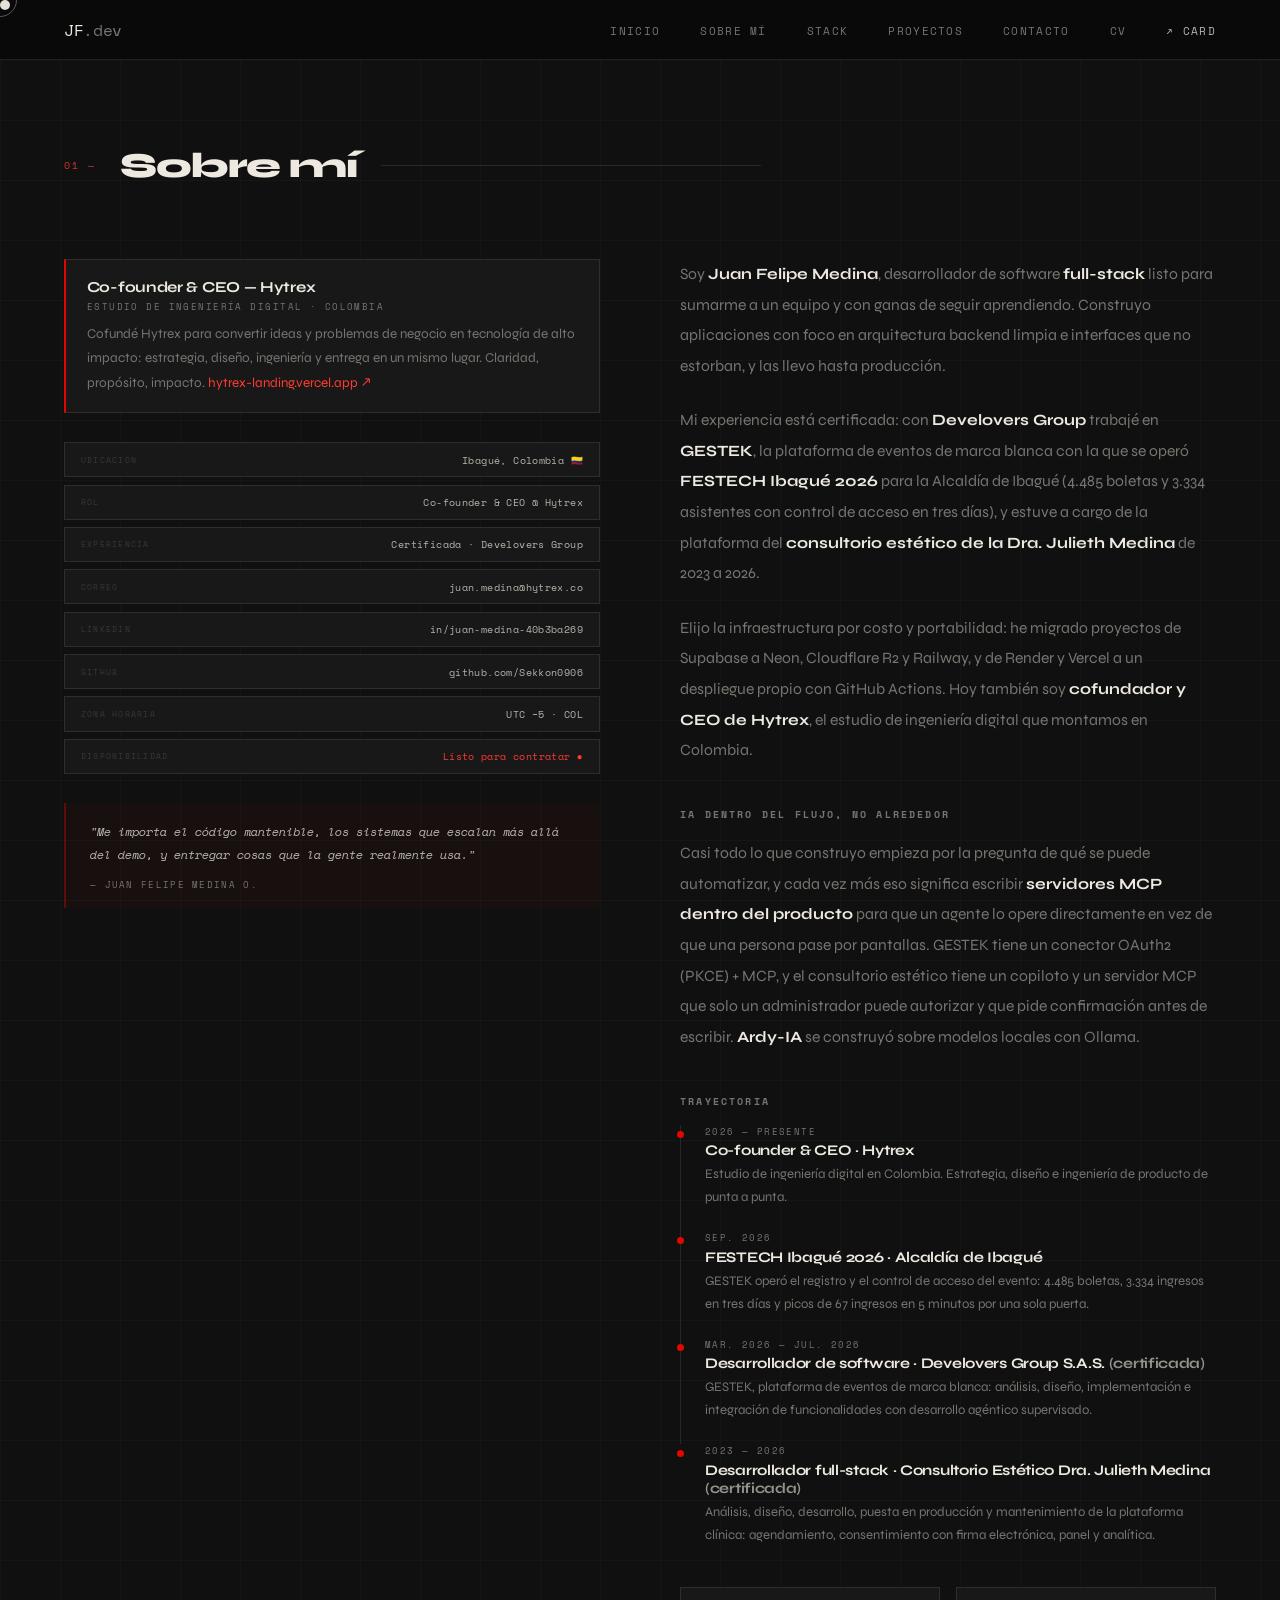
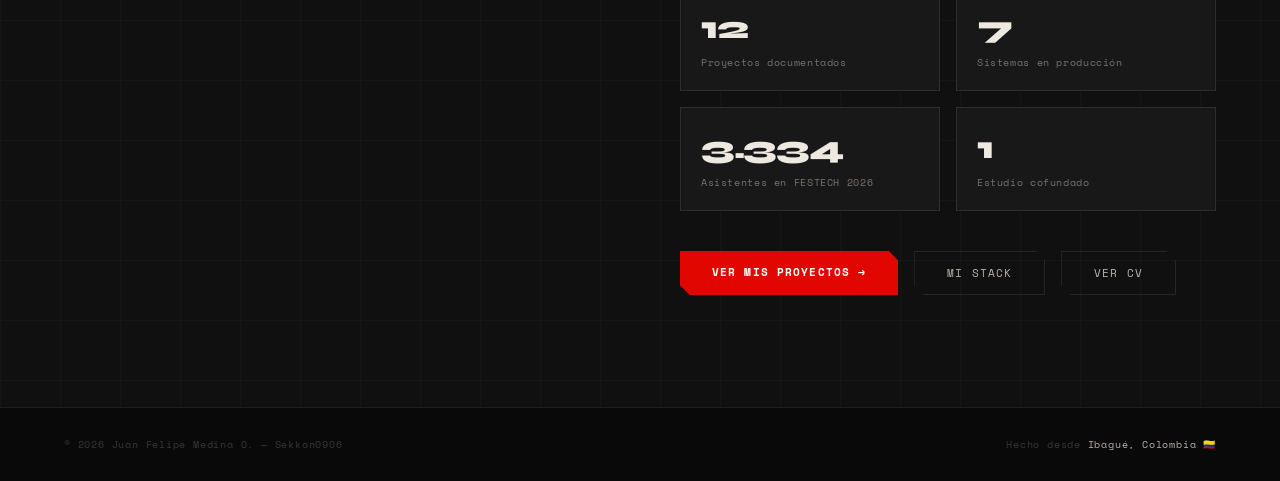
==== about.html @ 26413877 "Actualiza el portafolio: experiencia certificada, FESTECH y arquitectura actual - Quita las mencione" ====
<!DOCTYPE html>
<html lang="es">
<head>
  <meta charset="UTF-8" />
  <meta name="viewport" content="width=device-width, initial-scale=1.0" />
  <link rel="icon" href="data:image/svg+xml,%3Csvg xmlns='http://www.w3.org/2000/svg' viewBox='0 0 32 32'%3E%3Crect width='32' height='32' fill='%23090909'/%3E%3Cpath d='M6 7h5v13a5 5 0 0 1-5 5v-4a1 1 0 0 0 1-1z' fill='%23ede9e0'/%3E%3Crect x='14' y='7' width='12' height='4' fill='%23E10600'/%3E%3Crect x='14' y='14' width='9' height='4' fill='%23E10600'/%3E%3C/svg%3E" />
  <title>Sobre mí — Juan Felipe Medina</title>
  <meta name="description" content="Sobre Juan Felipe Medina: cofundador y CEO de Hytrex y desarrollador full-stack en Ibagué, Colombia, con experiencia certificada en plataformas en producción." />
  <meta name="author" content="Juan Felipe Medina Orjuela" />
  <meta property="og:type" content="website" />
  <meta property="og:title" content="Juan Felipe Medina — Full-Stack Developer &amp; Co-founder de Hytrex" />
  <meta property="og:description" content="Sobre Juan Felipe Medina: cofundador y CEO de Hytrex y desarrollador full-stack en Ibagué, Colombia, con experiencia certificada en plataformas en producción." />
  <meta property="og:url" content="https://portafoliojmo.vercel.app/about.html" />
  <meta property="og:image" content="https://portafoliojmo.vercel.app/assets/fotoCV.jpg" />
  <meta name="twitter:card" content="summary_large_image" />
  <link rel="canonical" href="https://portafoliojmo.vercel.app/about.html" />
  <link rel="stylesheet" href="css/styles.css" />
</head>
<body>
  <div class="cursor" id="cursor"></div>
  <div class="cursor-ring" id="cursorRing"></div>
  <canvas id="canvas"></canvas>

    <nav>
    <div class="logo">JF<span>.dev</span></div>
    <button class="hamburger" id="hamburger" aria-label="Abrir menú">
      <span></span><span></span><span></span>
    </button>
    <ul class="nav-links" id="navLinks">
      <li><a href="home.html">Inicio</a></li>
      <li><a href="about.html">Sobre mí</a></li>
      <li><a href="skills.html">Stack</a></li>
      <li><a href="projects.html">Proyectos</a></li>
      <li><a href="contact.html">Contacto</a></li>
      <li><a href="cv-juan-felipe-medina.html">CV</a></li>
      <li><a href="index.html" style="color:var(--white2);">↗ Card</a></li>
    </ul>
  </nav>

  <section id="about" style="padding-top:9rem;">
    <div class="grid-bg"></div>
    <div class="section-header reveal">
      <span class="section-num">01 —</span>
      <h2 class="section-title">Sobre mí</h2>
      <div class="section-line"></div>
    </div>
    <div class="about-grid">

      <!-- Panel izquierdo: info personal -->
      <div class="about-info-panel reveal">

        <div class="role-block">
          <div class="role-title">Co-founder &amp; CEO — Hytrex</div>
          <div class="role-meta">Estudio de ingeniería digital · Colombia</div>
          <p>
            Cofundé Hytrex para convertir ideas y problemas de negocio en tecnología de alto
            impacto: estrategia, diseño, ingeniería y entrega en un mismo lugar. Claridad,
            propósito, impacto.
            <a href="https://hytrex-landing.vercel.app/" target="_blank" rel="noopener" style="color:var(--accent-soft);text-decoration:none;">hytrex-landing.vercel.app ↗</a>
          </p>
        </div>

        <div class="info-chips">
          <div class="info-chip">
            <span class="chip-label">Ubicación</span>
            <span class="chip-val">Ibagué, Colombia 🇨🇴</span>
          </div>
          <div class="info-chip">
            <span class="chip-label">Rol</span>
            <span class="chip-val">Co-founder &amp; CEO @ Hytrex</span>
          </div>
          <div class="info-chip">
            <span class="chip-label">Experiencia</span>
            <span class="chip-val">Certificada · Develovers Group</span>
          </div>
          <div class="info-chip">
            <span class="chip-label">Correo</span>
            <span class="chip-val">juan.medina@hytrex.co</span>
          </div>
          <div class="info-chip">
            <span class="chip-label">LinkedIn</span>
            <span class="chip-val">in/juan-medina-40b3ba269</span>
          </div>
          <div class="info-chip">
            <span class="chip-label">GitHub</span>
            <span class="chip-val">github.com/Sekkon0906</span>
          </div>
          <div class="info-chip">
            <span class="chip-label">Zona horaria</span>
            <span class="chip-val">UTC −5 · COL</span>
          </div>
          <div class="info-chip">
            <span class="chip-label">Disponibilidad</span>
            <span class="chip-val accent">Listo para contratar ●</span>
          </div>
        </div>

        <div class="quote-block">
          <p>"Me importa el código mantenible, los sistemas que escalan más allá del demo,
             y entregar cosas que la gente realmente usa."</p>
          <cite>— Juan Felipe Medina O.</cite>
        </div>
      </div>

      <!-- Panel derecho: bio + stats -->
      <div class="reveal">
        <div class="about-text">
          <p>Soy <strong>Juan Felipe Medina</strong>, desarrollador de software
             <strong>full-stack</strong> listo para sumarme a un equipo y con ganas de seguir
             aprendiendo. Construyo aplicaciones con foco en arquitectura backend limpia e
             interfaces que no estorban, y las llevo hasta producción.</p>
          <p>Mi experiencia está certificada: con <strong>Develovers Group</strong> trabajé en
             <strong>GESTEK</strong>, la plataforma de eventos de marca blanca con la que se operó
             <strong>FESTECH Ibagué 2026</strong> para la Alcaldía de Ibagué (4.485 boletas y 3.334
             asistentes con control de acceso en tres días), y estuve a cargo de la plataforma del
             <strong>consultorio estético de la Dra. Julieth Medina</strong> de 2023 a 2026.</p>
          <p>Elijo la infraestructura por costo y portabilidad: he migrado proyectos de Supabase a
             Neon, Cloudflare R2 y Railway, y de Render y Vercel a un despliegue propio con GitHub
             Actions. Hoy también soy <strong>cofundador y CEO de Hytrex</strong>, el estudio de
             ingeniería digital que montamos en Colombia.</p>
        </div>

        <h3 style="font-family:var(--mono);font-size:.62rem;color:var(--gray);letter-spacing:.22em;text-transform:uppercase;margin:2.6rem 0 1rem;">
          IA dentro del flujo, no alrededor
        </h3>
        <div class="about-text">
          <p>Casi todo lo que construyo empieza por la pregunta de qué se puede automatizar, y cada
             vez más eso significa escribir <strong>servidores MCP dentro del producto</strong> para
             que un agente lo opere directamente en vez de que una persona pase por pantallas.
             GESTEK tiene un conector OAuth2 (PKCE) + MCP, y el consultorio estético tiene un
             copiloto y un servidor MCP que solo un administrador puede autorizar y que pide
             confirmación antes de escribir. <strong>Ardy-IA</strong> se construyó sobre modelos
             locales con Ollama.</p>
        </div>

        <h3 style="font-family:var(--mono);font-size:.62rem;color:var(--gray);letter-spacing:.22em;text-transform:uppercase;margin:2.6rem 0 1rem;">
          Trayectoria
        </h3>
        <div class="timeline">
          <div class="tl-item">
            <span class="tl-date">2026 — Presente</span>
            <div class="tl-title">Co-founder &amp; CEO · Hytrex</div>
            <p class="tl-desc">Estudio de ingeniería digital en Colombia. Estrategia, diseño e ingeniería de producto de punta a punta.</p>
          </div>
          <div class="tl-item">
            <span class="tl-date">Sep. 2026</span>
            <div class="tl-title">FESTECH Ibagué 2026 · Alcaldía de Ibagué</div>
            <p class="tl-desc">GESTEK operó el registro y el control de acceso del evento: 4.485 boletas, 3.334 ingresos en tres días y picos de 67 ingresos en 5 minutos por una sola puerta.</p>
          </div>
          <div class="tl-item">
            <span class="tl-date">Mar. 2026 — Jul. 2026</span>
            <div class="tl-title">Desarrollador de software · Develovers Group S.A.S. <span style="opacity:.6">(certificada)</span></div>
            <p class="tl-desc">GESTEK, plataforma de eventos de marca blanca: análisis, diseño, implementación e integración de funcionalidades con desarrollo agéntico supervisado.</p>
          </div>
          <div class="tl-item">
            <span class="tl-date">2023 — 2026</span>
            <div class="tl-title">Desarrollador full-stack · Consultorio Estético Dra. Julieth Medina <span style="opacity:.6">(certificada)</span></div>
            <p class="tl-desc">Análisis, diseño, desarrollo, puesta en producción y mantenimiento de la plataforma clínica: agendamiento, consentimiento con firma electrónica, panel y analítica.</p>
          </div>
        </div>

        <div class="stat-grid">
          <div class="stat-card"><span class="stat-num">12</span><span class="stat-label">Proyectos documentados</span></div>
          <div class="stat-card"><span class="stat-num">7</span><span class="stat-label">Sistemas en producción</span></div>
          <div class="stat-card"><span class="stat-num">3.334</span><span class="stat-label">Asistentes en FESTECH 2026</span></div>
          <div class="stat-card"><span class="stat-num">1</span><span class="stat-label">Estudio cofundado</span></div>
        </div>
        <div style="margin-top:2.5rem; display:flex; gap:1rem; flex-wrap:wrap;">
          <a href="projects.html" class="btn-primary">Ver mis proyectos →</a>
          <a href="skills.html" class="btn-ghost">Mi stack</a>
          <a href="cv-juan-felipe-medina.html" class="btn-ghost">Ver CV</a>
        </div>
      </div>

    </div>
  </section>

  <footer>
    <p>© 2026 Juan Felipe Medina O. — Sekkon0906</p>
    <p>Hecho desde <a href="contact.html">Ibagué, Colombia 🇨🇴</a></p>
  </footer>
  <script src="js/main.js"></script>
</body>
</html>
---- css/styles.css ----
/* =========================================
   PORTFOLIO — Juan Felipe Medina O.
   styles.css  v4  (mobile-first fixed)
   ========================================= */

@import url('https://fonts.googleapis.com/css2?family=Space+Mono:ital,wght@0,400;0,700;1,400&family=Syne:wght@400;600;700;800&display=swap');

:root {
  --bg:      #090909;
  --bg2:     #101010;
  --bg3:     #181818;
  --bg4:     #202020;
  --white:   #ede9e0;
  --white2:  #b8b4ac;
  --gray:    #787470;
  --dgray:   #3a3836;
  --border:  rgba(237,233,224,0.10);
  --border2: rgba(237,233,224,0.22);
  --glow:    0 0 36px rgba(237,233,224,0.07);
  --accent:       #E10600;   /* Hytrex red */
  --accent-soft:  #ff3b32;
  --accent-dim:   rgba(225,6,0,0.10);
  --accent-glow:  0 0 28px rgba(225,6,0,0.18);
  --mono:    'Space Mono', monospace;
  --sans:    'Syne', sans-serif;
}

*, *::before, *::after { margin:0; padding:0; box-sizing:border-box; }
html { scroll-behavior: smooth; }
body {
  background: var(--bg); color: var(--white);
  font-family: var(--sans); overflow-x: hidden; cursor: none;
}

/* ---- Cursor ---- */
.cursor {
  width:10px; height:10px; background:var(--white); border-radius:50%;
  position:fixed; pointer-events:none; z-index:9999;
  transition:transform .1s; mix-blend-mode:difference;
}
.cursor-ring {
  width:34px; height:34px; border:1px solid rgba(237,233,224,.35); border-radius:50%;
  position:fixed; pointer-events:none; z-index:9998; transition:all .15s ease;
}

#canvas { position:fixed; inset:0; z-index:0; opacity:.28; pointer-events:none; }

/* ==========================================
   NAV
   ========================================== */
nav {
  position:fixed; top:0; width:100%;
  padding:1.1rem 4rem;
  display:flex; justify-content:space-between; align-items:center;
  z-index:100;
  background:rgba(9,9,9,.92);
  backdrop-filter:blur(16px);
  border-bottom:1px solid var(--border);
}
.logo {
  font-family:var(--mono); font-size:1rem; color:var(--white);
  letter-spacing:-.02em; flex-shrink:0; z-index:103;
}
.logo span { color:var(--gray); }

/* --- Links: visibles en desktop, ocultos en móvil por defecto --- */
.nav-links {
  display:flex; gap:2.5rem; list-style:none;
  /* propiedades que el breakpoint móvil va a sobrescribir */
}
.nav-links a {
  font-family:var(--mono); font-size:.68rem; color:var(--gray);
  text-decoration:none; letter-spacing:.12em; text-transform:uppercase;
  transition:color .3s;
}
.nav-links a:hover { color:var(--white); }

/* --- Hamburger: OCULTO en desktop --- */
.hamburger {
  display:none;   /* ← sólo visible en ≤960px */
  flex-direction:column; justify-content:center; gap:5px;
  background:none; border:1px solid var(--border); padding:.55rem .65rem;
  cursor:none; z-index:103; transition:border-color .3s; flex-shrink:0;
}
.hamburger:hover { border-color:var(--border2); }
.hamburger span {
  display:block; width:20px; height:1px; background:var(--white2);
  transition:all .35s cubic-bezier(.4,0,.2,1); transform-origin:center;
}
.hamburger.open span:nth-child(1){ transform:translateY(6px) rotate(45deg);  background:var(--white); }
.hamburger.open span:nth-child(2){ opacity:0; transform:scaleX(0); }
.hamburger.open span:nth-child(3){ transform:translateY(-6px) rotate(-45deg); background:var(--white); }

/* ---- Shared section ---- */
section { position:relative; z-index:1; padding:7rem 4rem; }

.section-header { display:flex; align-items:center; gap:1.5rem; margin-bottom:4.5rem; }
.section-num  { font-family:var(--mono); font-size:.62rem; color:var(--accent); letter-spacing:.2em; opacity:.8; }
.section-title{ font-size:2.2rem; font-weight:800; letter-spacing:-.04em; }
.section-line { flex:1; height:1px; background:var(--border); max-width:380px; }

.grid-bg {
  position:absolute; inset:0; pointer-events:none;
  background-image:
    linear-gradient(rgba(237,233,224,.022) 1px,transparent 1px),
    linear-gradient(90deg,rgba(237,233,224,.022) 1px,transparent 1px);
  background-size:60px 60px;
}

/* ---- Buttons ---- */
.btn-primary {
  display:inline-block; padding:.8rem 2rem;
  background:var(--accent); color:var(--bg); border:none;
  font-family:var(--mono); font-size:.7rem; font-weight:700;
  letter-spacing:.1em; text-transform:uppercase; cursor:none; text-decoration:none;
  transition:all .3s;
  clip-path:polygon(0 0,calc(100% - 10px) 0,100% 10px,100% 100%,10px 100%,0 calc(100% - 10px));
}
.btn-primary:hover { background:var(--white); box-shadow:var(--accent-glow); transform:translateY(-2px); }

.btn-ghost {
  display:inline-block; padding:.8rem 2rem;
  background:transparent; color:var(--white2); border:1px solid var(--border);
  font-family:var(--mono); font-size:.7rem; letter-spacing:.1em; text-transform:uppercase;
  cursor:none; text-decoration:none; transition:all .3s;
  clip-path:polygon(0 0,calc(100% - 10px) 0,100% 10px,100% 100%,10px 100%,0 calc(100% - 10px));
}
.btn-ghost:hover { border-color:rgba(225,6,0,.4); color:var(--white); box-shadow:var(--accent-glow); }

/* ==========================================
   HERO
   ========================================== */
#hero {
  min-height:100vh;
  display:grid; grid-template-columns:1fr 380px;
  align-items:center; gap:4rem; padding:0 4rem;
}
.hero-left { max-width:640px; }
.hero-tag {
  font-family:var(--mono); font-size:.65rem; color:var(--gray);
  letter-spacing:.25em; text-transform:uppercase; margin-bottom:1.6rem;
  display:flex; align-items:center; gap:.75rem;
  opacity:0; animation:fadeUp .8s .3s forwards;
}
.hero-tag::before { content:''; width:36px; height:1px; background:var(--dgray); display:block; }
.status-dot { width:6px; height:6px; background:var(--accent); border-radius:50%; animation:pulse 2s infinite; flex-shrink:0; box-shadow: 0 0 8px rgba(225,6,0,.5); }
.hero-name {
  font-size:clamp(3.2rem,6.5vw,5.8rem); font-weight:800; line-height:.93;
  letter-spacing:-.04em; margin-bottom:1.3rem;
  opacity:0; animation:fadeUp .8s .5s forwards;
}
.hero-name .outline { color:transparent; -webkit-text-stroke:1px rgba(237,233,224,.22); }
.hero-role {
  font-family:var(--mono); font-size:.92rem; color:var(--gray);
  margin-bottom:2.5rem; height:1.4em;
  opacity:0; animation:fadeUp .8s .7s forwards;
}
.typed-cursor {
  display:inline-block; width:2px; height:.85em; background:var(--white);
  margin-left:3px; vertical-align:middle; animation:blink 1s infinite;
}
.hero-btns { display:flex; gap:1rem; flex-wrap:wrap; opacity:0; animation:fadeUp .8s .9s forwards; }

.hero-photo-panel {
  position:relative; display:flex; align-items:flex-end; justify-content:center;
  opacity:0; animation:fadeIn 1s .7s forwards; padding-top:6rem;
}
.photo-frame { position:relative; width:300px; flex-shrink:0; }
.photo-frame img { width:100%; display:block; filter:grayscale(100%) contrast(1.08); transition:filter .5s; }
.photo-frame:hover img { filter:grayscale(60%) contrast(1.05); }
.photo-frame::before {
  content:''; position:absolute; top:-14px; left:-14px; right:14px; bottom:14px;
  border:1px solid var(--border2); pointer-events:none; z-index:2;
}
.photo-frame::after {
  content:''; position:absolute; top:14px; left:14px; right:-14px; bottom:-14px;
  background:var(--bg3); z-index:-1;
}
.photo-tag {
  position:absolute; bottom:-2.4rem; left:0; right:0; text-align:center;
  font-family:var(--mono); font-size:.58rem; color:var(--dgray);
  letter-spacing:.16em; text-transform:uppercase;
}
.hero-scroll {
  position:absolute; bottom:2rem; left:4rem;
  display:flex; align-items:center; gap:.75rem;
  opacity:0; animation:fadeIn 1s 1.4s forwards;
}
.hero-scroll span { font-family:var(--mono); font-size:.58rem; color:var(--dgray); letter-spacing:.18em; text-transform:uppercase; }
.scroll-line { width:48px; height:1px; background:linear-gradient(to right,var(--dgray),transparent); animation:scrollAnim 2s infinite; }

/* =========================================
   HOME EXTRA (faltantes del home.html)
   ========================================= */

/* ─── HERO MOBILE FOTO ─── */
.hero-mobile-photo {
  display: none;
}

/* ─── INTRO ─── */
#intro {
  background: var(--bg2);
}

.intro-grid {
  display: grid;
  grid-template-columns: 1fr 1fr;
  gap: 5rem;
  align-items: start;
}

.intro-bio p {
  font-size: .98rem;
  line-height: 1.95;
  color: var(--gray);
  margin-bottom: 1.4rem;
}

.intro-bio p strong {
  color: var(--white);
}

.intro-stats {
  display: grid;
  grid-template-columns: 1fr 1fr;
  gap: 1rem;
  margin-bottom: 2rem;
}

/* ─── STACK ─── */
#stack-preview {
  background: var(--bg);
}

.stack-cols {
  display: grid;
  grid-template-columns: repeat(4, 1fr);
  gap: 2.5rem;
}

.stack-col-title {
  font-family: var(--mono);
  font-size: .6rem;
  color: var(--gray);
  letter-spacing: .22em;
  text-transform: uppercase;
  margin-bottom: 1rem;
  display: flex;
  align-items: center;
  gap: .6rem;
}

.stack-col-title::after {
  content: '';
  flex: 1;
  height: 1px;
  background: var(--border);
}

.stack-list {
  display: flex;
  flex-direction: column;
  gap: .45rem;
}

.stack-item {
  font-family: var(--mono);
  font-size: .65rem;
  color: var(--white2);
  padding: .38rem .7rem;
  border: 1px solid var(--border);
  background: var(--bg3);
  letter-spacing: .06em;
  transition: all .22s;
}

.stack-item:hover {
  border-color: rgba(225,6,0,.3);
  color: var(--accent);
  background: var(--bg4);
  transform: translateX(4px);
}

/* ─── PROJECTS TEASER ─── */
#projects-teaser {
  background: var(--bg2);
  position: relative;
}

.teaser-grid {
  display: grid;
  grid-template-columns: repeat(3, 1fr);
  gap: 1.2rem;
  margin-bottom: 2.5rem;
}

.teaser-card {
  background: var(--bg3);
  border: 1px solid var(--border);
  padding: 1.5rem;
  transition: all .3s;
}

.teaser-card:hover {
  border-color: rgba(225,6,0,.25);
  transform: translateY(-3px);
  box-shadow: var(--accent-glow);
}

.teaser-dot { background: var(--accent) !important; }

.teaser-name {
  font-size: .95rem;
  font-weight: 700;
  margin-bottom: .5rem;
  letter-spacing: -.02em;
}

.teaser-desc {
  font-size: .78rem;
  color: var(--gray);
  line-height: 1.65;
}

/* =========================================
   RESPONSIVE HOME
   ========================================= */
@media (max-width: 960px) {

  .hero-mobile-photo {
    display: block;
    width: 90px;
    height: 90px;
    border-radius: 50%;
    object-fit: cover;
    object-position: top;
    filter: grayscale(100%) contrast(1.1);
    border: 1px solid var(--border2);
    margin-bottom: 1.4rem;
  }

  .intro-grid {
    grid-template-columns: 1fr;
    gap: 2rem;
  }

  .stack-cols {
    grid-template-columns: 1fr 1fr;
    gap: 1rem;
  }

  .teaser-grid {
    grid-template-columns: 1fr;
  }
}

.section {
  position: relative;
  z-index: 1;
  padding: 7rem 4rem;
}

.section-header {
  display: flex;
  align-items: center;
  gap: 1.5rem;
  margin-bottom: 4.5rem;
}

.section-title {
  font-size: 2.2rem;
  font-weight: 800;
}

.section-line {
  flex: 1;
  height: 1px;
  background: rgba(255,255,255,0.1);
}

.intro-grid {
  display: grid;
  grid-template-columns: 1fr 1fr;
  gap: 4rem;
}

.intro-stats {
  display: grid;
  grid-template-columns: 1fr 1fr;
  gap: 1rem;
}

.stat-card {
  padding: 1.2rem;
  border: 1px solid rgba(255,255,255,0.1);
}

.stack-cols {
  display: grid;
  grid-template-columns: repeat(4, 1fr);
  gap: 2rem;
}

.stack-list {
  display: flex;
  flex-direction: column;
  gap: .5rem;
}

.stack-item {
  padding: .4rem .6rem;
  border: 1px solid rgba(255,255,255,0.1);
}

.teaser-grid {
  display: grid;
  grid-template-columns: repeat(3, 1fr);
  gap: 1rem;
}

.teaser-card {
  padding: 1.2rem;
  border: 1px solid rgba(255,255,255,0.1);
}

footer {
  padding: 2rem;
  display: flex;
  justify-content: space-between;
}
.reveal {
  opacity: 0;
  transform: translateY(30px);
  transition: all .6s ease;
}

.reveal.visible {
  opacity: 1;
  transform: translateY(0);
}
/* ==========================================
   ABOUT
   ========================================== */
#about { background:var(--bg2); }
.about-grid { display:grid; grid-template-columns:1fr 1fr; gap:5rem; align-items:start; }

/* ── Info panel (replaces Toji image) ── */
.about-info-panel { display:flex; flex-direction:column; gap:1.8rem; }

.info-photo-wrap {
  position:relative;
  display:inline-block;
  margin-bottom:.5rem;
}
.info-photo {
  width:100%; max-width:340px; display:block;
  filter:grayscale(100%) contrast(1.08);
  transition:filter .5s;
}
.info-photo-wrap:hover .info-photo { filter:grayscale(40%) contrast(1.05); }
.info-photo-wrap::before {
  content:''; position:absolute; top:-12px; left:-12px; right:12px; bottom:12px;
  border:1px solid rgba(225,6,0,.25); pointer-events:none; z-index:2;
}
.info-photo-wrap::after {
  content:''; position:absolute; top:12px; left:12px; right:-12px; bottom:-12px;
  background:var(--bg3); z-index:-1;
}
.info-photo-tag {
  position:absolute; bottom:-2rem; left:0; right:0; text-align:center;
  font-family:var(--mono); font-size:.55rem; color:var(--dgray);
  letter-spacing:.18em; text-transform:uppercase;
}

.info-chips { display:flex; flex-direction:column; gap:.45rem; }
.info-chip {
  display:flex; justify-content:space-between; align-items:center;
  padding:.6rem 1rem;
  background:var(--bg3); border:1px solid var(--border);
  transition:all .22s;
}
.info-chip:hover { border-color:rgba(225,6,0,.25); background:var(--bg4); }
.chip-label {
  font-family:var(--mono); font-size:.52rem; color:var(--dgray);
  letter-spacing:.15em; text-transform:uppercase; flex-shrink:0;
}
.chip-val {
  font-family:var(--mono); font-size:.6rem; color:var(--white2);
  letter-spacing:.04em; text-align:right;
  overflow:hidden; text-overflow:ellipsis; white-space:nowrap; max-width:220px;
}

.quote-block { border-left:2px solid rgba(225,6,0,.35); padding:1.1rem 1.5rem; background:rgba(225,6,0,.04); }
.quote-block p { font-family:var(--mono); font-size:.76rem; font-style:italic; color:var(--white2); line-height:1.9; }
.quote-block cite { display:block; margin-top:.7rem; font-family:var(--mono); font-size:.58rem; color:var(--gray); letter-spacing:.14em; text-transform:uppercase; font-style:normal; }

.about-text p { font-size:.98rem; line-height:1.95; color:var(--gray); margin-bottom:1.5rem; }
.about-text p strong { color:var(--white); font-weight:700; }
.stat-grid { display:grid; grid-template-columns:1fr 1fr; gap:1rem; margin-top:2.5rem; }
.stat-card { background:var(--bg3); border:1px solid var(--border); padding:1.25rem; position:relative; overflow:hidden; transition:all .3s; }
.stat-card::before { content:''; position:absolute; top:0; left:0; width:2px; height:100%; background:var(--accent); transform:scaleY(0); transform-origin:bottom; transition:transform .3s; }
.stat-card:hover::before { transform:scaleY(1); }
.stat-card:hover { border-color:rgba(225,6,0,.25); box-shadow:var(--accent-glow); }
.stat-num   { font-size:2rem; font-weight:800; color:var(--white); letter-spacing:-.04em; display:block; margin-bottom:.25rem; }
.stat-label { font-size:.65rem; color:var(--gray); font-family:var(--mono); letter-spacing:.06em; }

/* Skills subtitle */
.skills-subtitle {
  font-family: var(--mono);
  font-size: .68rem;
  color: var(--gray);
  line-height: 1.8;
  margin-bottom: 3.5rem;
  max-width: 560px;
}
.skills-subtitle span { color: var(--accent); }

/* ==========================================
   SKILLS
   ========================================== */
#skills { background:var(--bg); }
.skills-container { display:flex; flex-direction:column; gap:2.8rem; }
.group-label { font-family:var(--mono); font-size:.62rem; color:var(--gray); letter-spacing:.22em; text-transform:uppercase; margin-bottom:1rem; display:flex; align-items:center; gap:.8rem; }
.group-label::after { content:''; width:28px; height:1px; background:var(--border); }
.badges { display:flex; flex-wrap:wrap; gap:.5rem; }
.badge { padding:.4rem .9rem; font-family:var(--mono); font-size:.63rem; font-weight:700; letter-spacing:.08em; text-transform:uppercase; border:1px solid var(--border); color:var(--white2); background:var(--bg3); transition:all .22s; cursor:default; }
.badge:hover { border-color:rgba(225,6,0,.3); color:var(--accent); background:var(--bg4); transform:translateY(-2px); box-shadow:var(--accent-glow); }

/* ==========================================
   PROJECTS
   ========================================== */
#projects { background:var(--bg2); }
.projects-grid { display:grid; grid-template-columns:repeat(auto-fit,minmax(300px,1fr)); gap:1.5rem; }
.project-card { background:var(--bg3); border:1px solid var(--border); position:relative; overflow:hidden; transition:all .35s; }
.project-card::after { content:''; position:absolute; top:0; left:0; right:0; height:1px; background:linear-gradient(90deg,transparent,var(--white2),transparent); transform:scaleX(0); transition:transform .4s; transform-origin:left; }
.project-card:hover::after { transform:scaleX(1); }
.project-card:hover { border-color:var(--border2); box-shadow:var(--glow); transform:translateY(-4px); }
.project-id    { font-family:var(--mono); font-size:.58rem; color:var(--dgray); letter-spacing:.2em; margin-bottom:.8rem; }
.project-title { font-size:1.22rem; font-weight:700; margin-bottom:.65rem; letter-spacing:-.02em; }
.project-desc  { font-size:.87rem; color:var(--gray); line-height:1.78; margin-bottom:1.5rem; }
.project-tags  { display:flex; flex-wrap:wrap; gap:.38rem; margin-bottom:1.5rem; }
.project-tag   { font-family:var(--mono); font-size:.57rem; color:var(--gray); border:1px solid var(--border); padding:.16rem .55rem; letter-spacing:.06em; }
.project-links { display:flex; gap:1rem; }
.project-link  { font-family:var(--mono); font-size:.63rem; color:var(--gray); text-decoration:none; letter-spacing:.08em; transition:color .25s; }
.project-link:hover { color:var(--white); }
.status { display:inline-block; font-family:var(--mono); font-size:.57rem; letter-spacing:.1em; padding:.18rem .65rem; margin-bottom:.85rem; }
.status-live { color:#9c9c8c; border:1px solid rgba(156,156,140,.28); background:rgba(156,156,140,.06); }
.status-live::before { content:'● '; animation:pulse 2s infinite; }
.status-dev  { color:var(--dgray); border:1px solid rgba(58,56,54,.5); background:rgba(58,56,54,.1); }

/* ==========================================
   CONTACT
   ========================================== */
#contact { background:var(--bg); }
.contact-grid { display:grid; grid-template-columns:1fr 1fr; gap:5rem; align-items:start; }
.contact-info h3 { font-size:1.9rem; font-weight:800; letter-spacing:-.03em; margin-bottom:1rem; }
.contact-info > p { color:var(--gray); line-height:1.85; font-size:.92rem; margin-bottom:2rem; }
.contact-links { display:flex; flex-direction:column; gap:.85rem; }
.contact-link { display:flex; align-items:center; gap:1rem; padding:.95rem 1.2rem; background:var(--bg3); border:1px solid var(--border); text-decoration:none; transition:all .3s; }
.contact-link:hover { border-color:var(--border2); box-shadow:var(--glow); transform:translateX(4px); }
.link-icon { width:33px; height:33px; background:var(--bg4); border:1px solid var(--border); display:flex; align-items:center; justify-content:center; font-size:.88rem; color:var(--white2); flex-shrink:0; }
.link-meta span { display:block; font-family:var(--mono); font-size:.57rem; color:var(--gray); letter-spacing:.15em; text-transform:uppercase; margin-bottom:.18rem; }
.link-meta p { font-size:.82rem; color:var(--white2); }
.contact-form  { display:flex; flex-direction:column; gap:1rem; }
.form-field    { display:flex; flex-direction:column; gap:.32rem; }
.form-field label { font-family:var(--mono); font-size:.58rem; color:var(--gray); letter-spacing:.15em; text-transform:uppercase; }
.form-field input,.form-field textarea { background:var(--bg3); border:1px solid var(--border); padding:.75rem 1rem; color:var(--white); font-family:var(--sans); font-size:.88rem; outline:none; transition:border-color .3s; resize:none; }
.form-field input:focus,.form-field textarea:focus { border-color:var(--border2); }

/* ==========================================
   FOOTER
   ========================================== */
footer { position:relative; z-index:1; padding:1.8rem 4rem; border-top:1px solid var(--border); display:flex; justify-content:space-between; align-items:center; background:var(--bg); }
footer p { font-family:var(--mono); font-size:.62rem; color:var(--dgray); letter-spacing:.08em; }
footer a { color:var(--white2); text-decoration:none; }

/* ==========================================
   ANIMATIONS
   ========================================== */
@keyframes fadeUp   { from{opacity:0;transform:translateY(26px)} to{opacity:1;transform:translateY(0)} }
@keyframes fadeIn   { from{opacity:0} to{opacity:1} }
@keyframes blink    { 0%,100%{opacity:1} 50%{opacity:0} }
@keyframes pulse    { 0%,100%{opacity:1} 50%{opacity:.3} }
@keyframes scrollAnim { 0%{opacity:1;transform:scaleX(1)} 100%{opacity:0;transform:scaleX(.2) translateX(20px)} }

.reveal { opacity:0; transform:translateY(32px); transition:opacity .72s,transform .72s; }
.reveal.visible { opacity:1; transform:translateY(0); }

/* ==========================================
   RESPONSIVE  ≤ 960px
   ========================================== */
@media (max-width: 960px) {

  /* ── Nav ── */
  nav { padding:.9rem 1.2rem; }

  .hamburger { display:flex; }        /* muestra el botón */

  .nav-links {
    /* Panel full-screen deslizante */
    position:fixed;
    inset:0;                          /* top:0 left:0 right:0 bottom:0 */
    height:100dvh;
    background:rgba(9,9,9,.97);
    backdrop-filter:blur(24px);
    flex-direction:column;
    align-items:stretch;
    justify-content:center;
    gap:0;
    /* empieza FUERA de la pantalla por la derecha */
    transform:translateX(100%);
    transition:transform .42s cubic-bezier(.4,0,.2,1);
    border-left:1px solid var(--border);
    z-index:102;
    overflow-y:auto;
    /* Reset explícito para anular los estilos desktop */
    padding:0;
  }
  .nav-links.open { transform:translateX(0); }

  .nav-links li {
    border-bottom:1px solid var(--border);
    width:100%;
  }
  .nav-links li:first-child { margin-top:4.5rem; border-top:1px solid var(--border); }

  .nav-links a {
    display:block;
    padding:1.2rem 2rem;
    font-size:.72rem;
    letter-spacing:.2em;
    color:var(--gray);
    transition:all .25s;
  }
  .nav-links a:hover { color:var(--white); background:rgba(237,233,224,.03); padding-left:2.6rem; }

  /* ── Hero ── */
  #hero {
    grid-template-columns:1fr;
    padding:5.5rem 1.2rem 3rem;
    min-height:100dvh;
    gap:2rem;
  }
  .hero-photo-panel { display:none; }
  .hero-name { font-size:clamp(2.8rem,13vw,4.2rem); }
  .hero-btns { flex-direction:column; gap:.75rem; }
  .btn-primary, .btn-ghost { text-align:center; width:100%; }
  .hero-scroll { left:1.2rem; }

  /* ── About ── */
  .about-grid { grid-template-columns:1fr; gap:2.5rem; }
  .info-photo { max-width:240px; }

  /* ── Contact ── */
  .contact-grid { grid-template-columns:1fr; gap:2.5rem; }

  /* ── Sections generic ── */
  section { padding:4.5rem 1.2rem; }
  .section-header { margin-bottom:3rem; gap:1rem; }

  /* ── Footer ── */
  footer { flex-direction:column; gap:.7rem; text-align:center; padding:1.3rem; }
}

@media (max-width: 600px) {
  .section-title { font-size:1.65rem; }
  .stat-grid     { grid-template-columns:1fr 1fr; gap:.7rem; }
  .projects-grid { grid-template-columns:1fr; }
}
/* =========================================
   v5 — Identidad Hytrex + accesibilidad
   ========================================= */

/* Texto en acento: usa el rojo claro (contraste AA sobre #090909) */
.section-num,
.skills-subtitle span,
.stack-item:hover,
.badge:hover,
.chip-val.accent { color: var(--accent-soft); }

/* Botón primario: texto blanco sobre rojo */
.btn-primary { background: var(--accent); color: #fff; }
.btn-primary:hover { background: var(--accent-soft); color: #fff; }

/* Cursor personalizado sólo donde hay puntero real */
@media (hover: none), (pointer: coarse) {
  body, a, button, .btn-primary, .btn-ghost,
  .hamburger, .badge, .project-card { cursor: auto !important; }
  .cursor, .cursor-ring { display: none !important; }
}

/* Foco visible por teclado */
a:focus-visible, button:focus-visible,
input:focus-visible, textarea:focus-visible {
  outline: 2px solid var(--accent-soft);
  outline-offset: 3px;
}

/* Respeta prefers-reduced-motion */
@media (prefers-reduced-motion: reduce) {
  *, *::before, *::after {
    animation-duration: .01ms !important;
    animation-iteration-count: 1 !important;
    transition-duration: .01ms !important;
    scroll-behavior: auto !important;
  }
  .reveal { opacity: 1; transform: none; }
}

/* ---- Barra de rol / empresa (nav) ---- */
.logo b { color: var(--accent-soft); font-weight: 400; }

/* ---- Bloques nuevos de about ---- */
.role-block {
  border: 1px solid var(--border);
  border-left: 2px solid var(--accent);
  background: var(--bg3);
  padding: 1.1rem 1.3rem;
}
.role-block .role-title {
  font-size: .95rem; font-weight: 700; letter-spacing: -.02em; margin-bottom: .25rem;
}
.role-block .role-meta {
  font-family: var(--mono); font-size: .56rem; color: var(--gray);
  letter-spacing: .16em; text-transform: uppercase; margin-bottom: .6rem;
}
.role-block p { font-size: .84rem; color: var(--gray); line-height: 1.8; }

/* ---- Timeline sencilla ---- */
.timeline { display: flex; flex-direction: column; gap: 0; margin-top: .6rem; }
.tl-item {
  position: relative; padding: 0 0 1.4rem 1.5rem;
  border-left: 1px solid var(--border);
}
.tl-item:last-child { border-left-color: transparent; padding-bottom: 0; }
.tl-item::before {
  content: ''; position: absolute; left: -4px; top: .35rem;
  width: 7px; height: 7px; background: var(--accent); border-radius: 50%;
}
.tl-date {
  font-family: var(--mono); font-size: .55rem; color: var(--gray);
  letter-spacing: .16em; text-transform: uppercase; display: block; margin-bottom: .2rem;
}
.tl-title { font-size: .92rem; font-weight: 700; letter-spacing: -.02em; }
.tl-desc { font-size: .82rem; color: var(--gray); line-height: 1.75; margin-top: .25rem; }

/* ---- Filtros de proyectos ---- */
.filter-bar {
  display: flex; flex-wrap: wrap; gap: .5rem; margin-bottom: 2.5rem;
}
.filter-btn {
  font-family: var(--mono); font-size: .58rem; letter-spacing: .14em; text-transform: uppercase;
  padding: .45rem 1rem; background: var(--bg3); color: var(--gray);
  border: 1px solid var(--border); cursor: none; transition: all .25s;
}
.filter-btn:hover { color: var(--white); border-color: var(--border2); }
.filter-btn.active { color: #fff; background: var(--accent); border-color: var(--accent); }
.project-card.hidden { display: none; }

/* ---- Estados de proyecto ---- */
.status-prod {
  color: var(--accent-soft);
  border: 1px solid rgba(225,6,0,.35);
  background: rgba(225,6,0,.07);
}
.status-prod::before { content: '● '; animation: pulse 2s infinite; }
.status-open {
  color: #c9a227; border: 1px solid rgba(201,162,39,.3); background: rgba(201,162,39,.06);
}

/* ---- Nota del formulario ---- */
.form-note {
  font-family: var(--mono); font-size: .56rem; color: var(--dgray);
  letter-spacing: .1em; line-height: 1.7; margin-top: .4rem;
}

/* La insignia de estado no debe estirarse dentro del flex column de la tarjeta */
.status { align-self: flex-start; }

/* El placeholder usa display:flex, así que [hidden] necesita ganarle */
.preview-placeholder[hidden] { display: none !important; }
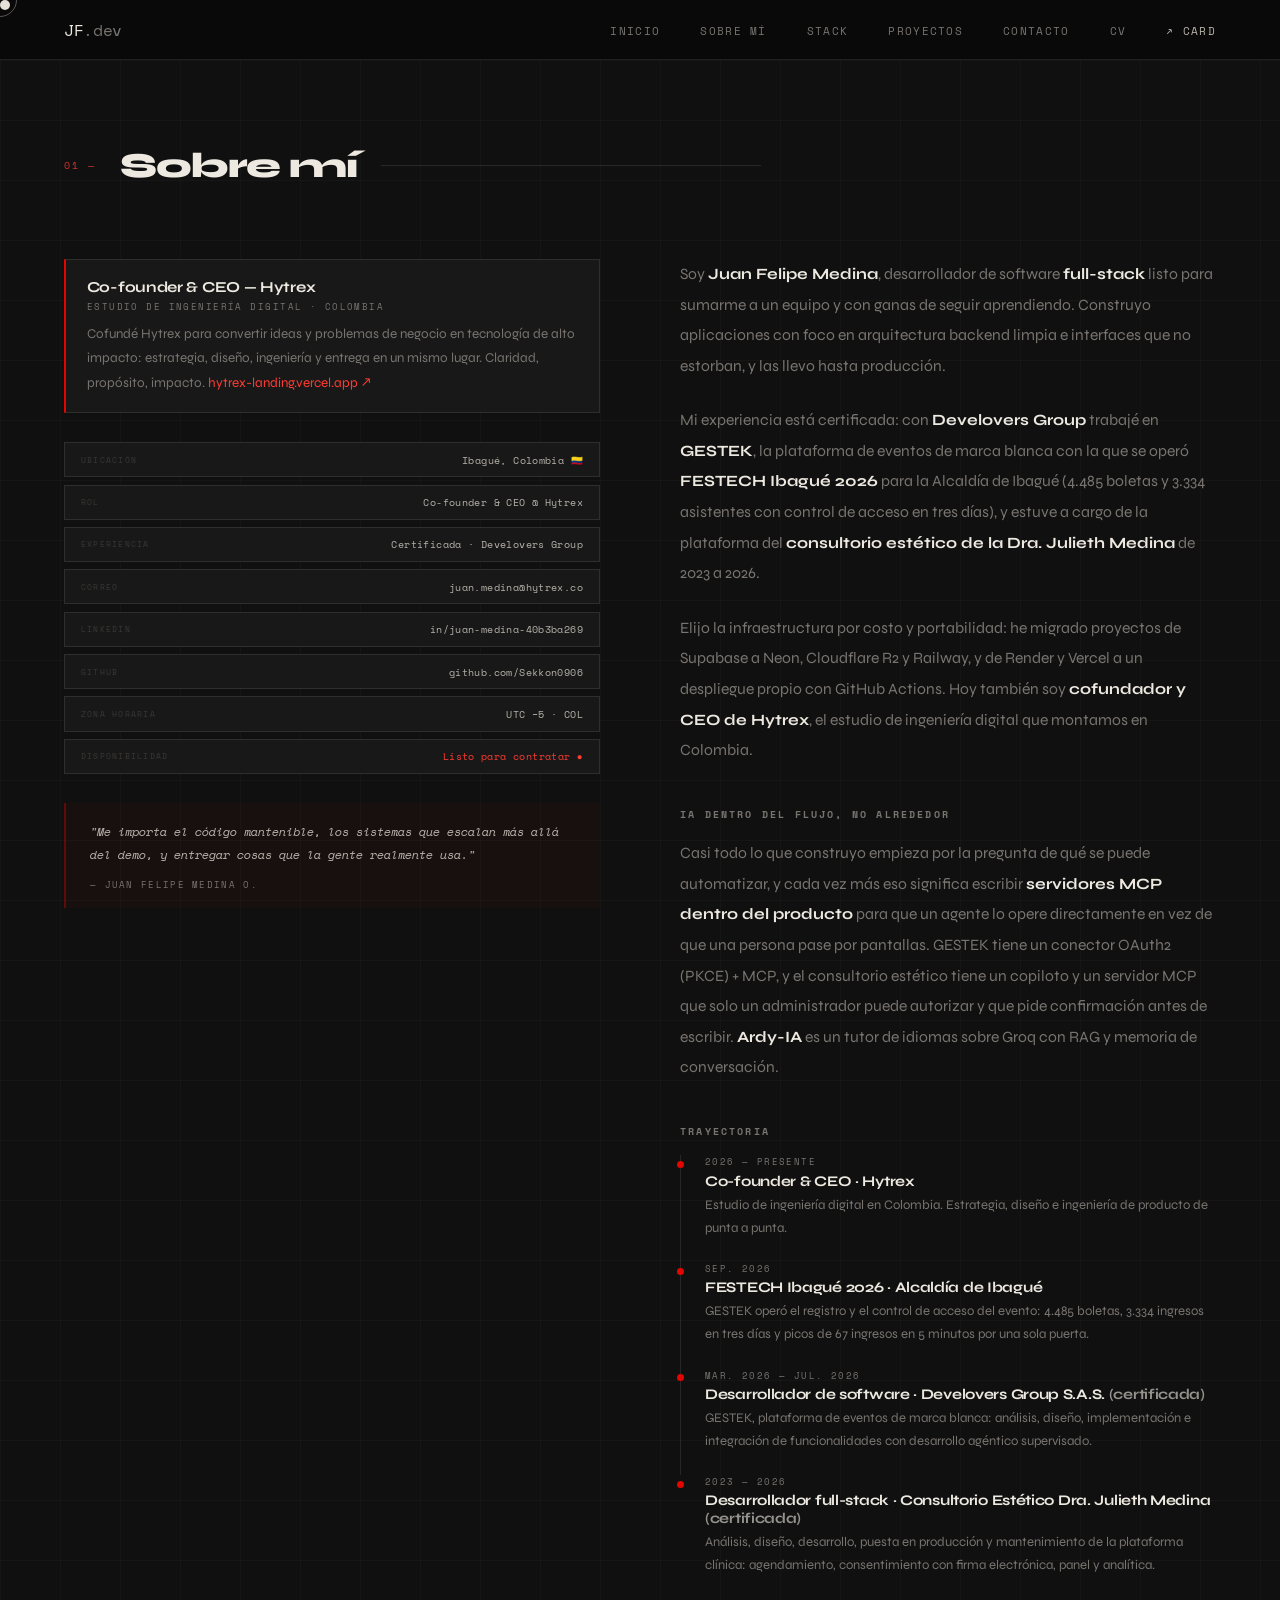
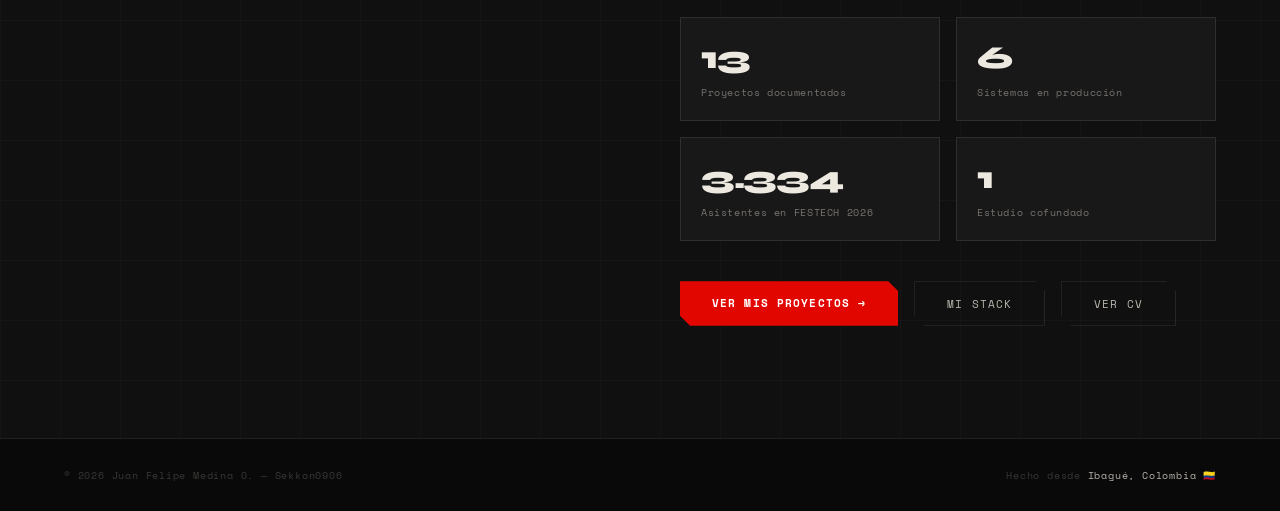
==== commit e8ba17ec: "Ajusta Ardy-IA y CoffeeOps al código real y retira Walnut (sin código)" ====
--- a/about.html
+++ b/about.html
@@ -129,8 +129,8 @@
              que un agente lo opere directamente en vez de que una persona pase por pantallas.
              GESTEK tiene un conector OAuth2 (PKCE) + MCP, y el consultorio estético tiene un
              copiloto y un servidor MCP que solo un administrador puede autorizar y que pide
-             confirmación antes de escribir. <strong>Ardy-IA</strong> se construyó sobre modelos
-             locales con Ollama.</p>
+             confirmación antes de escribir. <strong>Ardy-IA</strong> es un tutor de idiomas sobre
+             Groq con RAG y memoria de conversación.</p>
         </div>
 
         <h3 style="font-family:var(--mono);font-size:.62rem;color:var(--gray);letter-spacing:.22em;text-transform:uppercase;margin:2.6rem 0 1rem;">
@@ -160,8 +160,8 @@
         </div>
 
         <div class="stat-grid">
-          <div class="stat-card"><span class="stat-num">12</span><span class="stat-label">Proyectos documentados</span></div>
-          <div class="stat-card"><span class="stat-num">7</span><span class="stat-label">Sistemas en producción</span></div>
+          <div class="stat-card"><span class="stat-num">13</span><span class="stat-label">Proyectos documentados</span></div>
+          <div class="stat-card"><span class="stat-num">6</span><span class="stat-label">Sistemas en producción</span></div>
           <div class="stat-card"><span class="stat-num">3.334</span><span class="stat-label">Asistentes en FESTECH 2026</span></div>
           <div class="stat-card"><span class="stat-num">1</span><span class="stat-label">Estudio cofundado</span></div>
         </div>
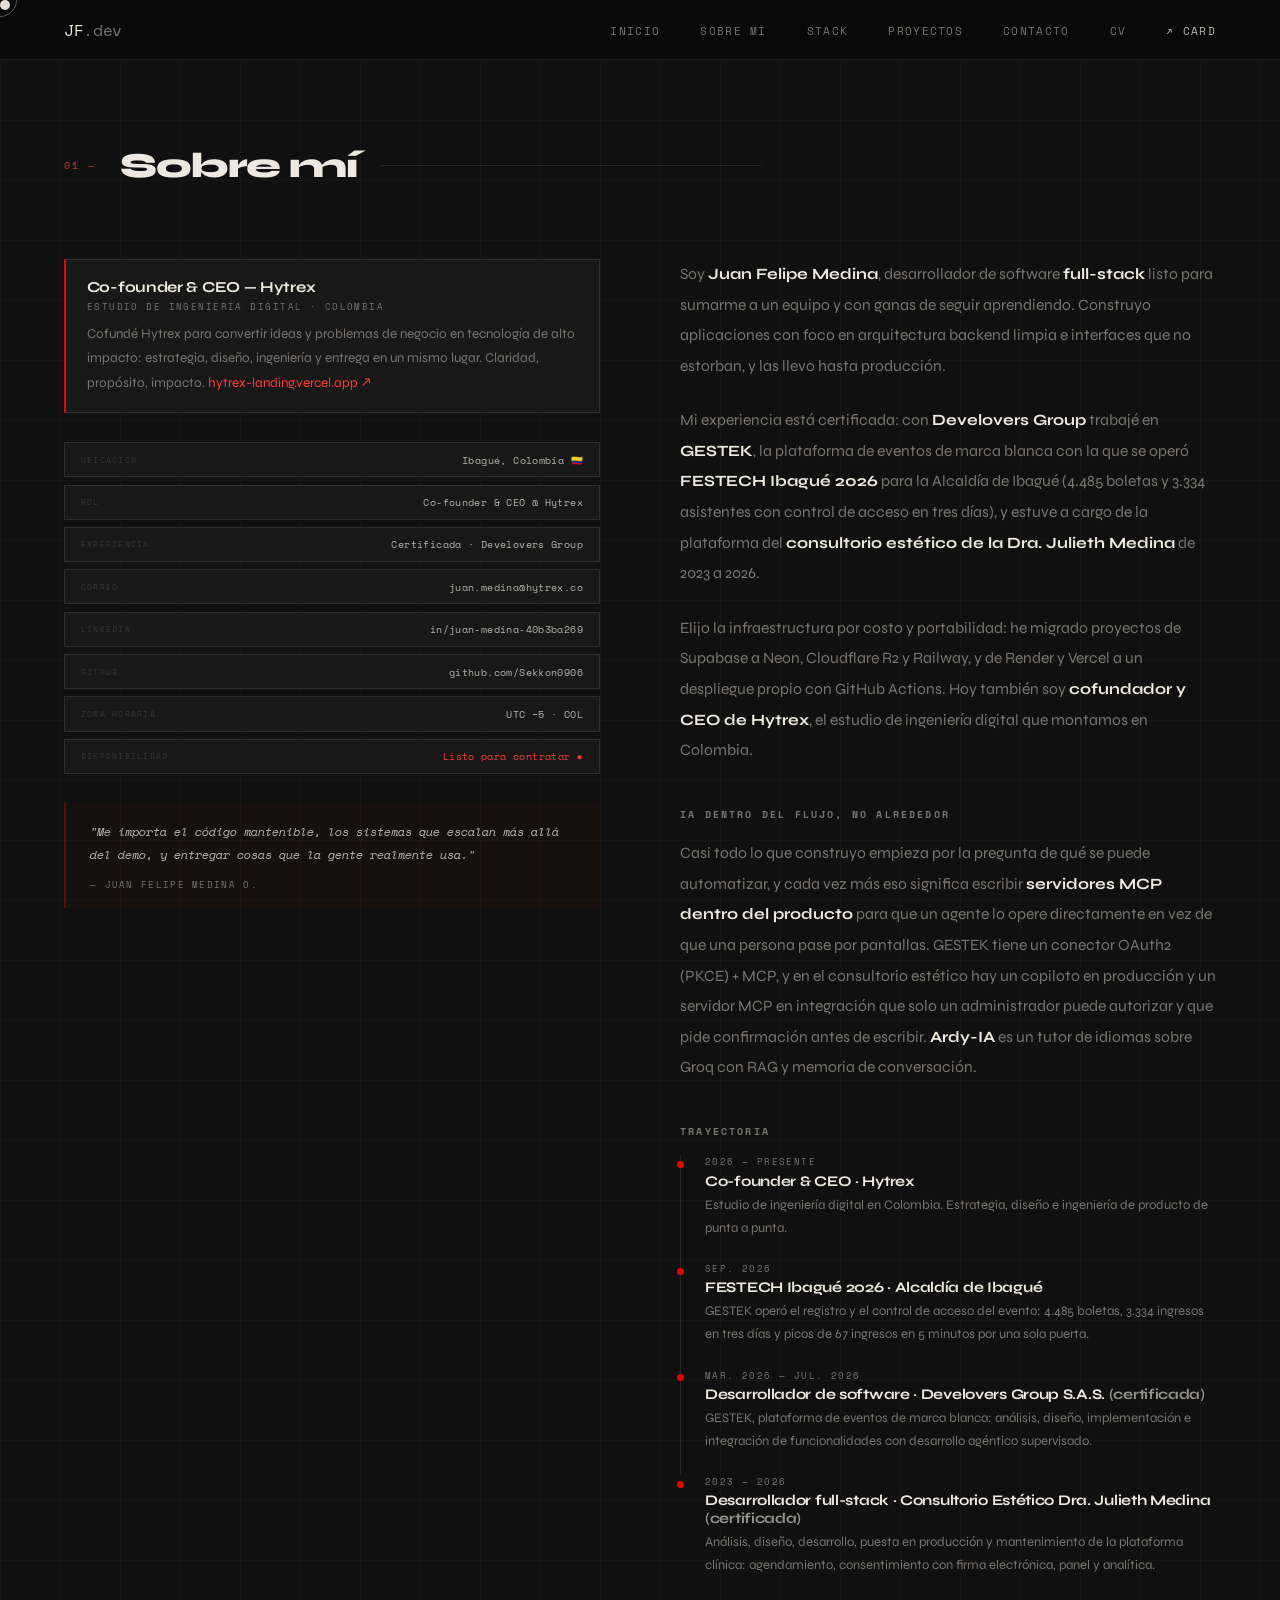
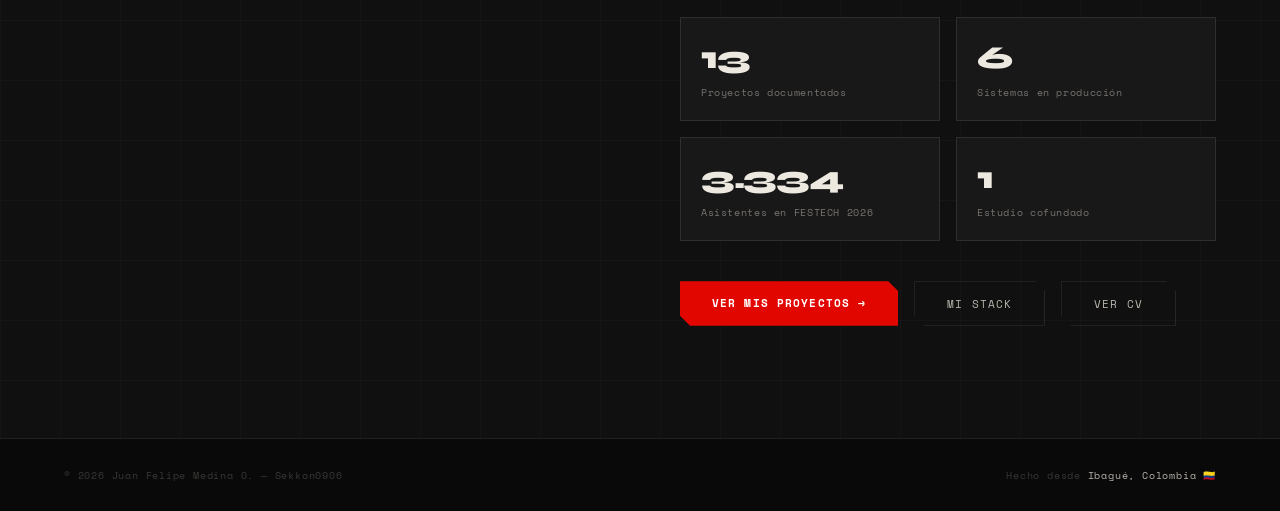
==== commit dc46a7f5: "Consultorio en Next.js 16, MCP en integración y pruebas de GESTEK" ====
--- a/about.html
+++ b/about.html
@@ -127,9 +127,9 @@
           <p>Casi todo lo que construyo empieza por la pregunta de qué se puede automatizar, y cada
              vez más eso significa escribir <strong>servidores MCP dentro del producto</strong> para
              que un agente lo opere directamente en vez de que una persona pase por pantallas.
-             GESTEK tiene un conector OAuth2 (PKCE) + MCP, y el consultorio estético tiene un
-             copiloto y un servidor MCP que solo un administrador puede autorizar y que pide
-             confirmación antes de escribir. <strong>Ardy-IA</strong> es un tutor de idiomas sobre
+             GESTEK tiene un conector OAuth2 (PKCE) + MCP, y en el consultorio estético hay un
+             copiloto en producción y un servidor MCP en integración que solo un administrador
+             puede autorizar y que pide confirmación antes de escribir. <strong>Ardy-IA</strong> es un tutor de idiomas sobre
              Groq con RAG y memoria de conversación.</p>
         </div>
 
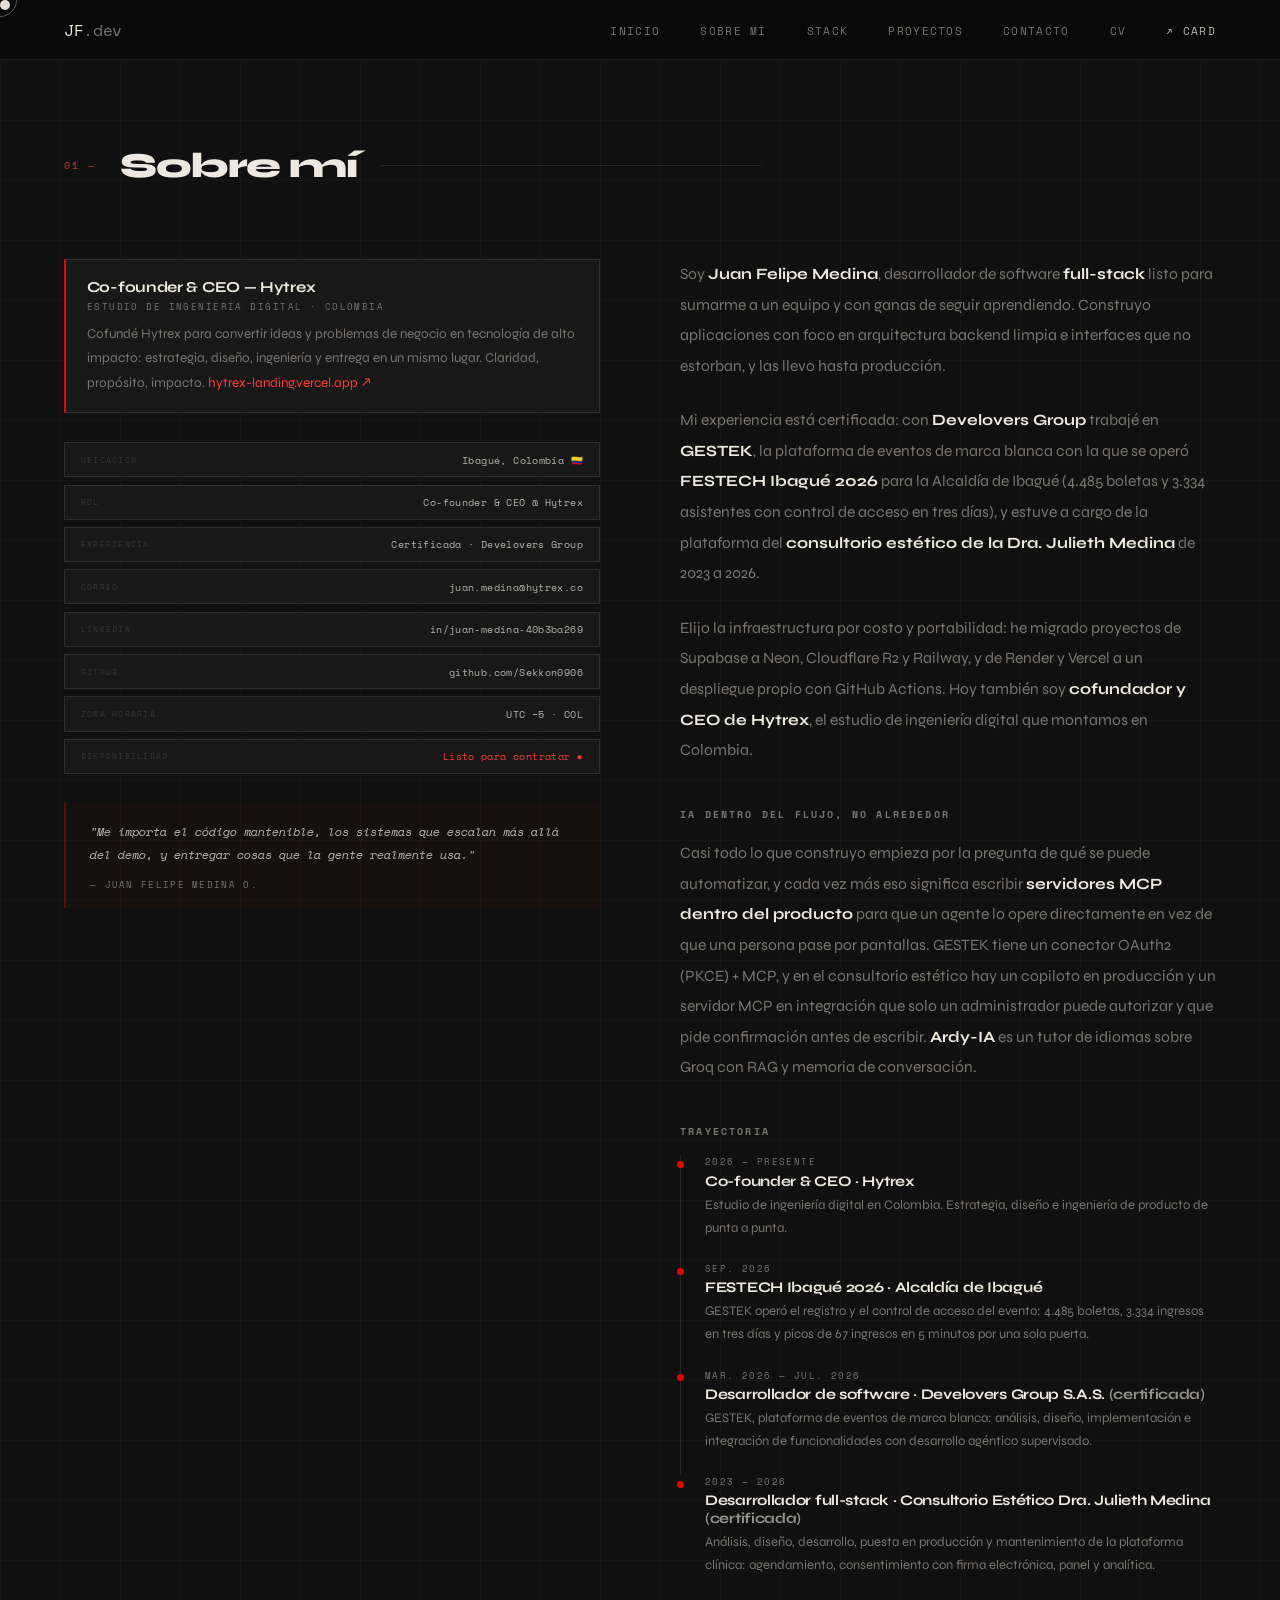
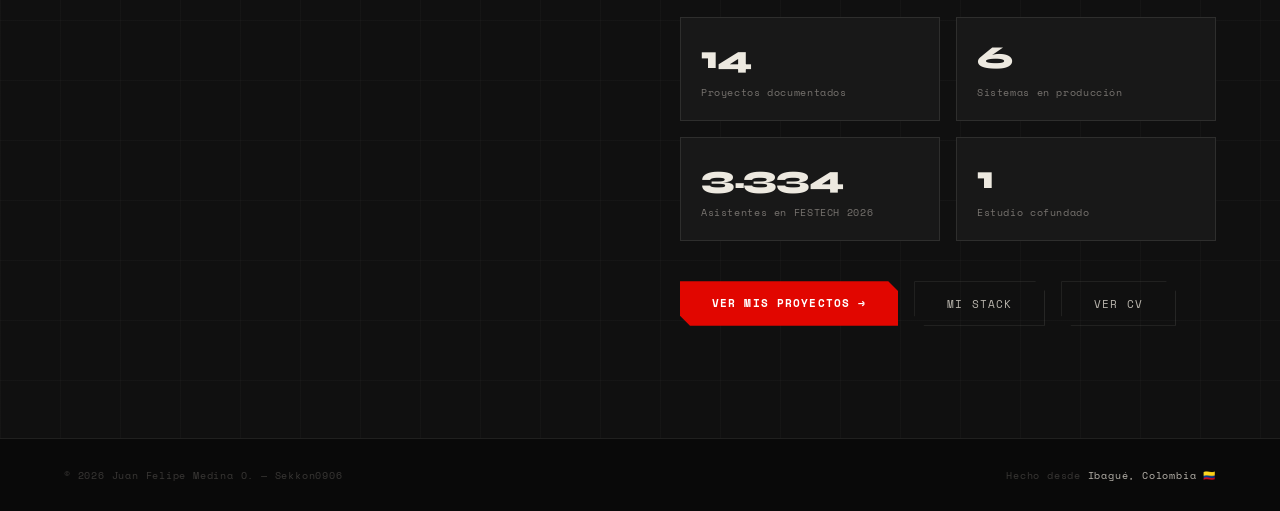
==== commit 23dbf13c: "Vuelve Wallnut como plataforma móvil del campus y CoffeeOps como propuesta en beta" ====
--- a/about.html
+++ b/about.html
@@ -160,7 +160,7 @@
         </div>
 
         <div class="stat-grid">
-          <div class="stat-card"><span class="stat-num">13</span><span class="stat-label">Proyectos documentados</span></div>
+          <div class="stat-card"><span class="stat-num">14</span><span class="stat-label">Proyectos documentados</span></div>
           <div class="stat-card"><span class="stat-num">6</span><span class="stat-label">Sistemas en producción</span></div>
           <div class="stat-card"><span class="stat-num">3.334</span><span class="stat-label">Asistentes en FESTECH 2026</span></div>
           <div class="stat-card"><span class="stat-num">1</span><span class="stat-label">Estudio cofundado</span></div>
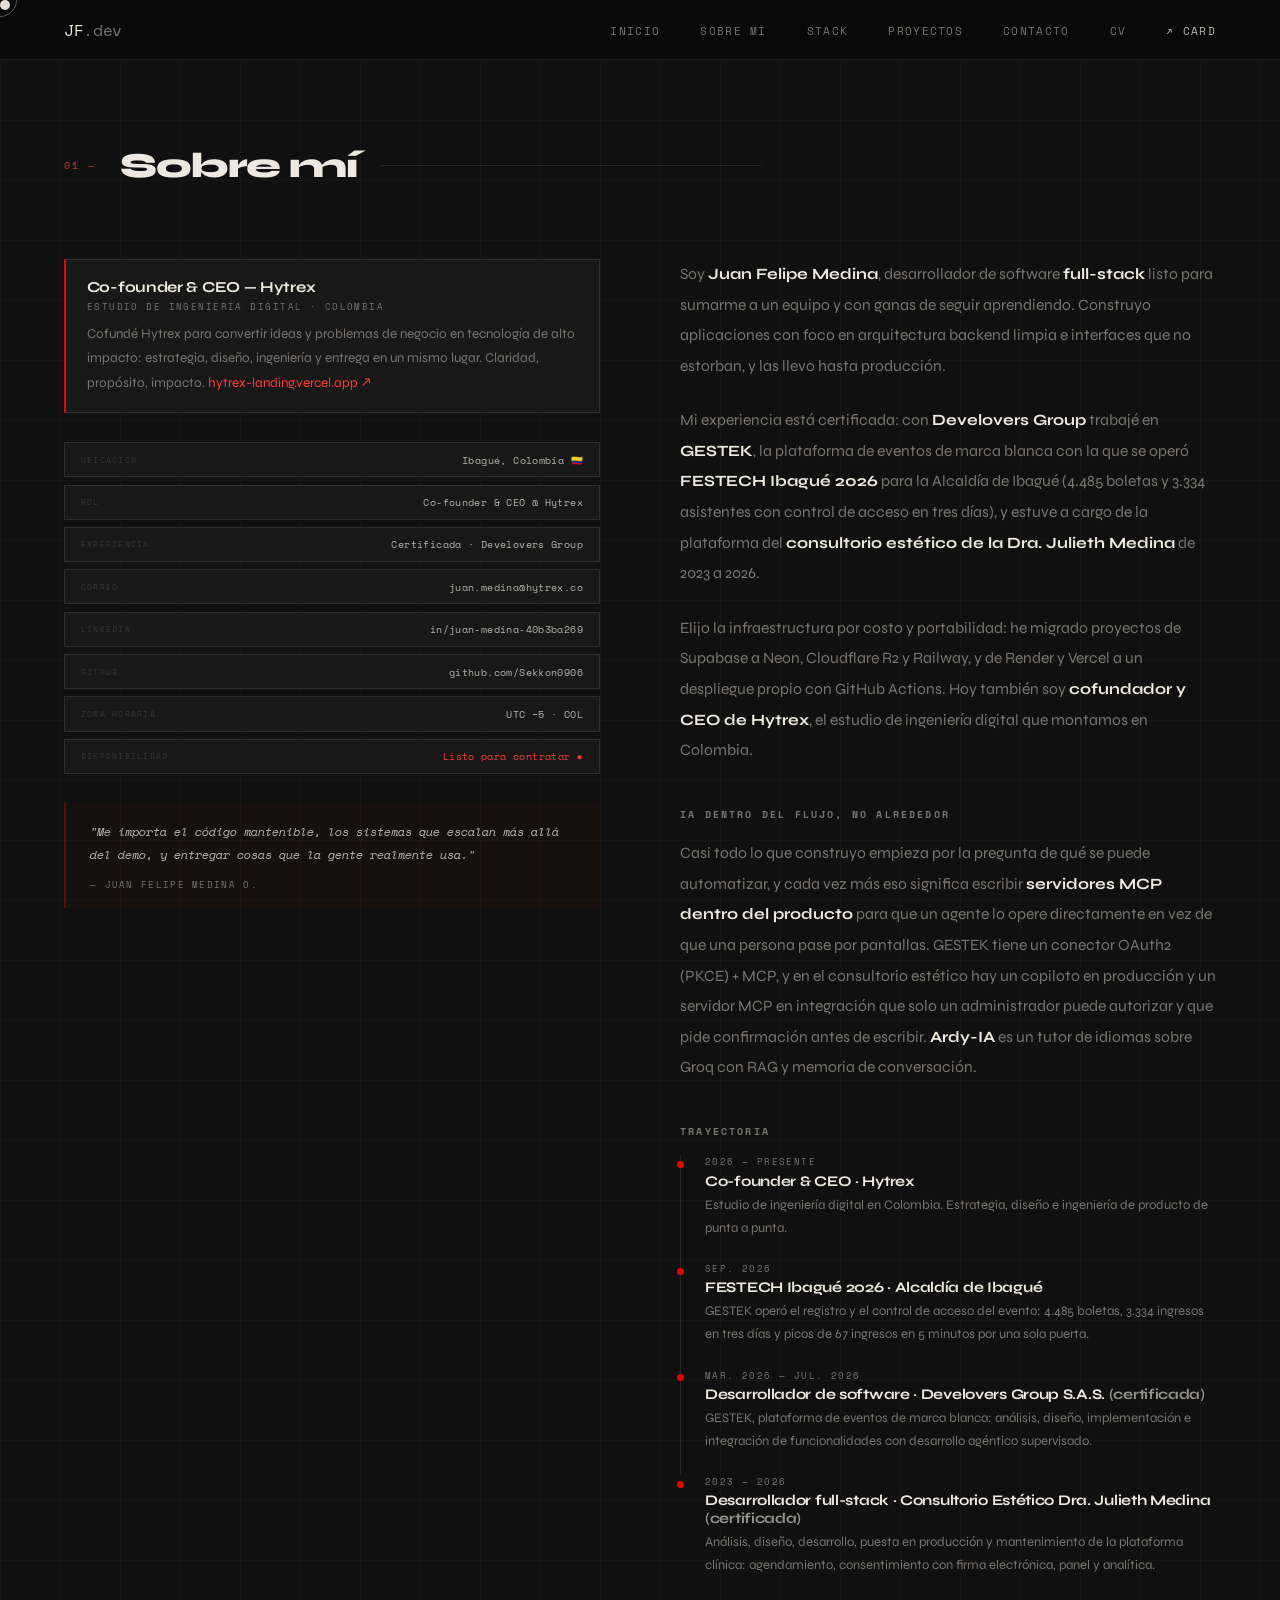
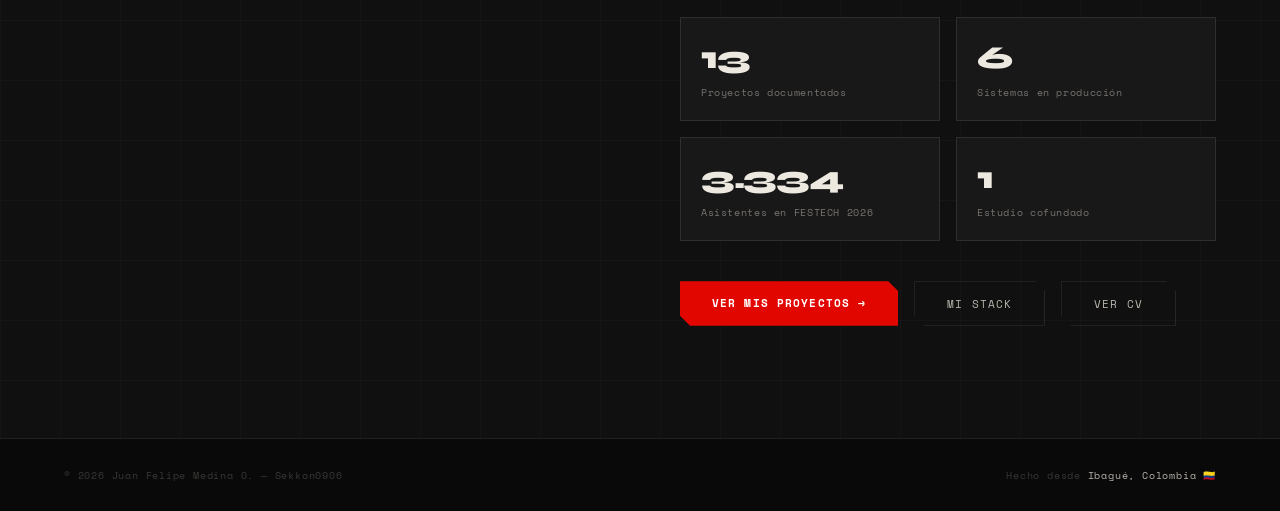
==== commit 62052dbe: "Quita Lázaro (privado), perfil con experiencia y B2, y bloque de automatización y agentes" ====
--- a/about.html
+++ b/about.html
@@ -160,7 +160,7 @@
         </div>
 
         <div class="stat-grid">
-          <div class="stat-card"><span class="stat-num">14</span><span class="stat-label">Proyectos documentados</span></div>
+          <div class="stat-card"><span class="stat-num">13</span><span class="stat-label">Proyectos documentados</span></div>
           <div class="stat-card"><span class="stat-num">6</span><span class="stat-label">Sistemas en producción</span></div>
           <div class="stat-card"><span class="stat-num">3.334</span><span class="stat-label">Asistentes en FESTECH 2026</span></div>
           <div class="stat-card"><span class="stat-num">1</span><span class="stat-label">Estudio cofundado</span></div>
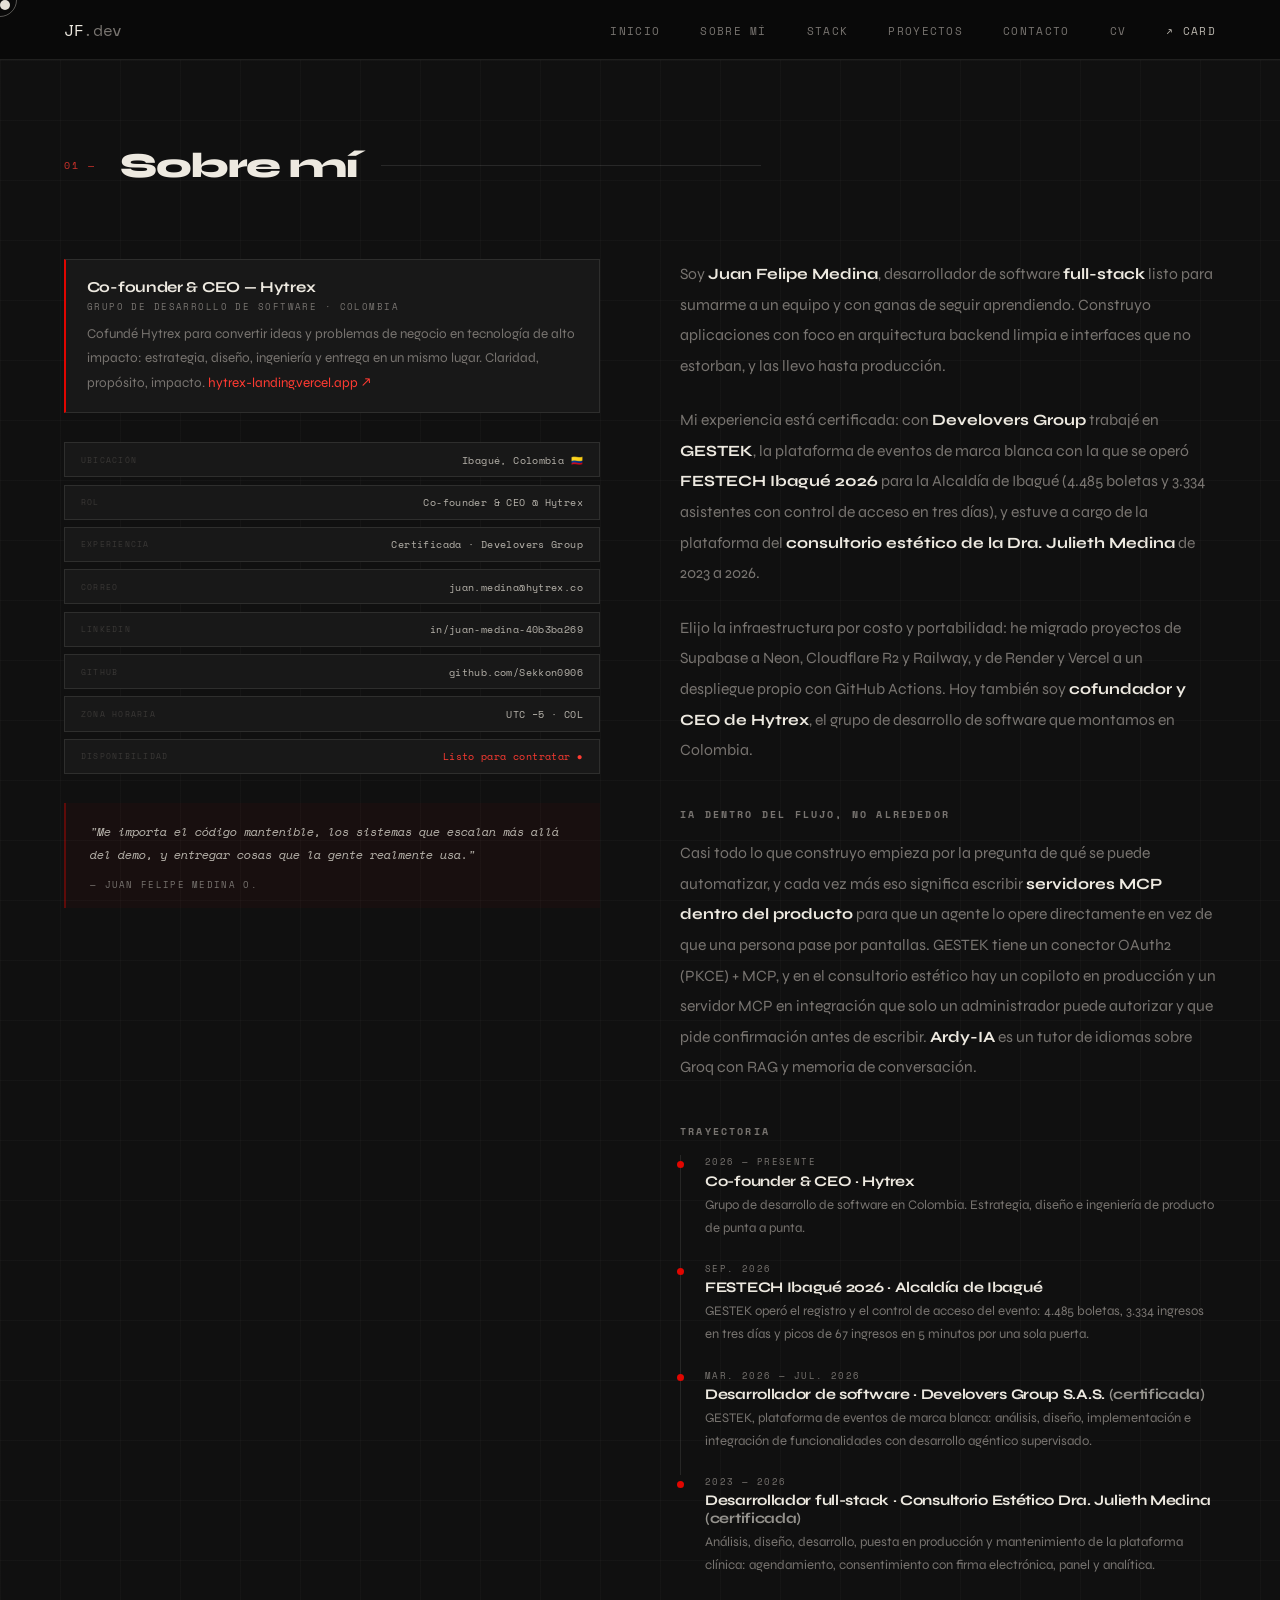
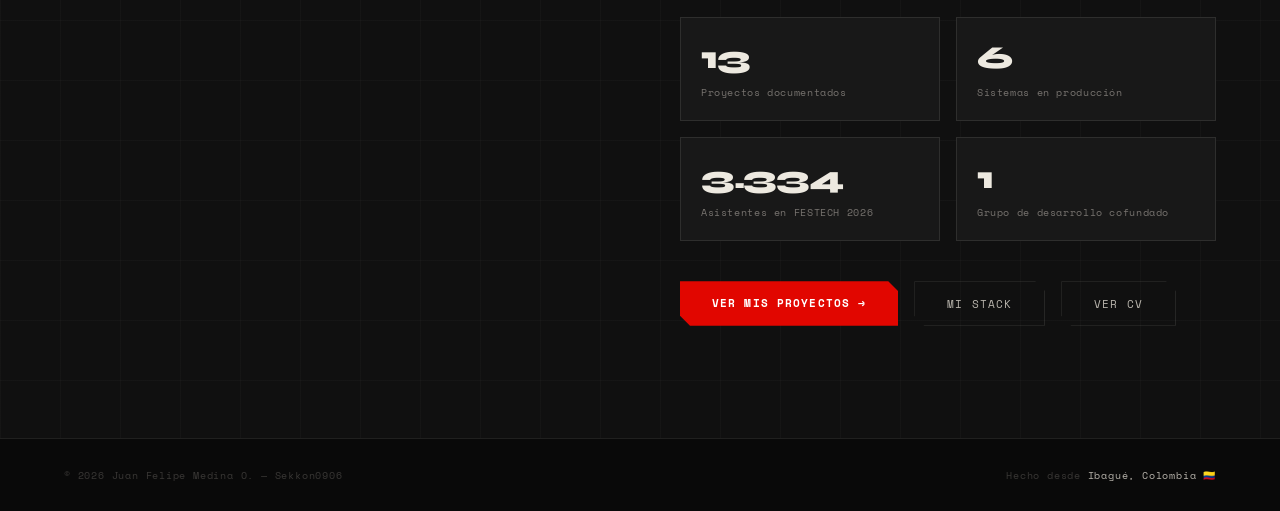
==== commit 6d5373c1: "Hytrex como grupo de desarrollo de software" ====
--- a/about.html
+++ b/about.html
@@ -51,7 +51,7 @@
 
         <div class="role-block">
           <div class="role-title">Co-founder &amp; CEO — Hytrex</div>
-          <div class="role-meta">Estudio de ingeniería digital · Colombia</div>
+          <div class="role-meta">Grupo de desarrollo de software · Colombia</div>
           <p>
             Cofundé Hytrex para convertir ideas y problemas de negocio en tecnología de alto
             impacto: estrategia, diseño, ingeniería y entrega en un mismo lugar. Claridad,
@@ -116,8 +116,8 @@
              <strong>consultorio estético de la Dra. Julieth Medina</strong> de 2023 a 2026.</p>
           <p>Elijo la infraestructura por costo y portabilidad: he migrado proyectos de Supabase a
              Neon, Cloudflare R2 y Railway, y de Render y Vercel a un despliegue propio con GitHub
-             Actions. Hoy también soy <strong>cofundador y CEO de Hytrex</strong>, el estudio de
-             ingeniería digital que montamos en Colombia.</p>
+             Actions. Hoy también soy <strong>cofundador y CEO de Hytrex</strong>, el grupo de
+             desarrollo de software que montamos en Colombia.</p>
         </div>
 
         <h3 style="font-family:var(--mono);font-size:.62rem;color:var(--gray);letter-spacing:.22em;text-transform:uppercase;margin:2.6rem 0 1rem;">
@@ -140,7 +140,7 @@
           <div class="tl-item">
             <span class="tl-date">2026 — Presente</span>
             <div class="tl-title">Co-founder &amp; CEO · Hytrex</div>
-            <p class="tl-desc">Estudio de ingeniería digital en Colombia. Estrategia, diseño e ingeniería de producto de punta a punta.</p>
+            <p class="tl-desc">Grupo de desarrollo de software en Colombia. Estrategia, diseño e ingeniería de producto de punta a punta.</p>
           </div>
           <div class="tl-item">
             <span class="tl-date">Sep. 2026</span>
@@ -163,7 +163,7 @@
           <div class="stat-card"><span class="stat-num">13</span><span class="stat-label">Proyectos documentados</span></div>
           <div class="stat-card"><span class="stat-num">6</span><span class="stat-label">Sistemas en producción</span></div>
           <div class="stat-card"><span class="stat-num">3.334</span><span class="stat-label">Asistentes en FESTECH 2026</span></div>
-          <div class="stat-card"><span class="stat-num">1</span><span class="stat-label">Estudio cofundado</span></div>
+          <div class="stat-card"><span class="stat-num">1</span><span class="stat-label">Grupo de desarrollo cofundado</span></div>
         </div>
         <div style="margin-top:2.5rem; display:flex; gap:1rem; flex-wrap:wrap;">
           <a href="projects.html" class="btn-primary">Ver mis proyectos →</a>
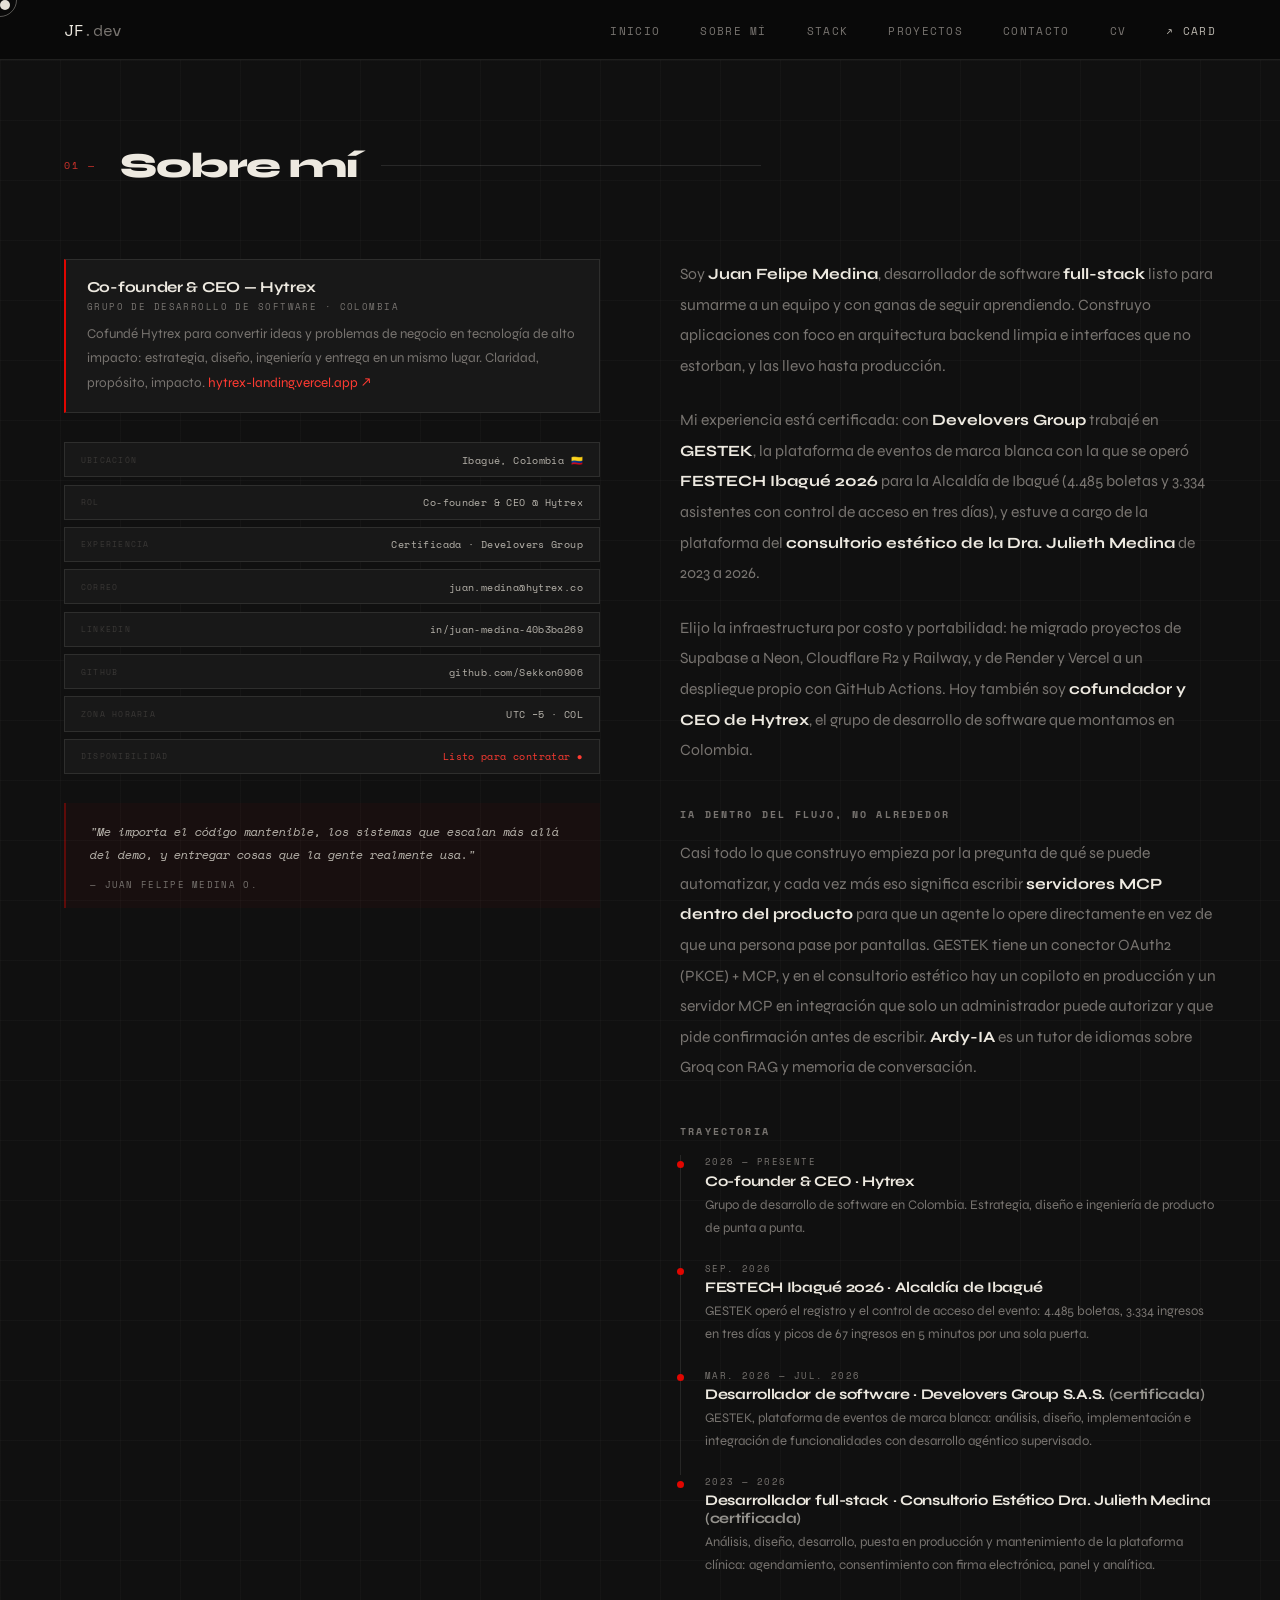
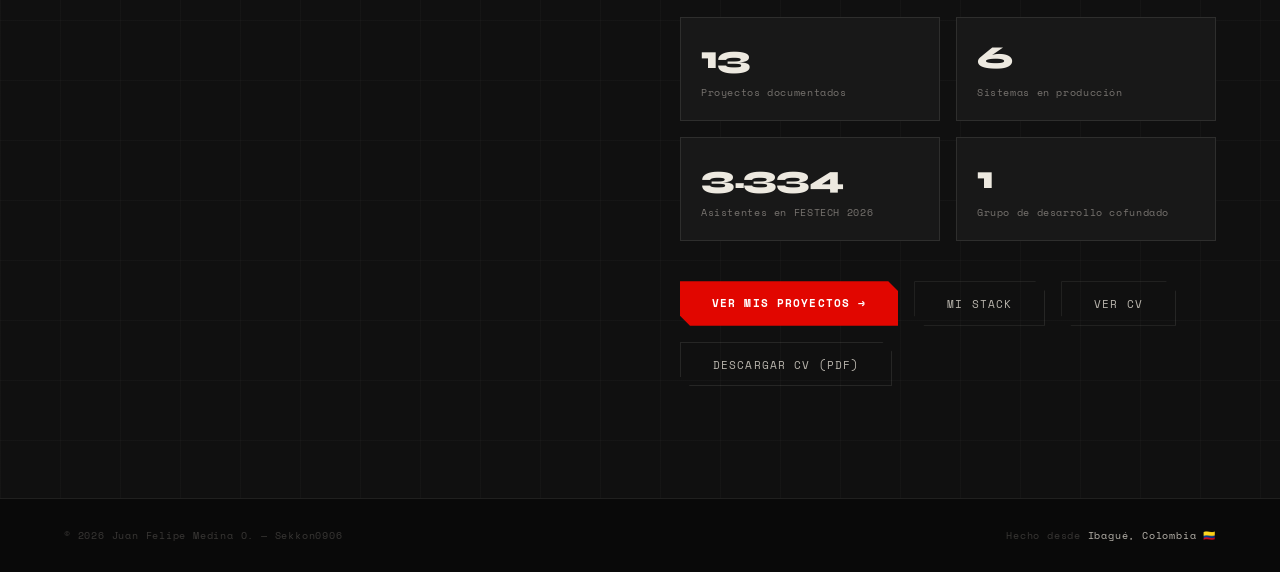
==== commit 40d4fcff: "Agrega el CV en PDF (español e inglés) con botones de descarga" ====
--- a/about.html
+++ b/about.html
@@ -169,6 +169,7 @@
           <a href="projects.html" class="btn-primary">Ver mis proyectos →</a>
           <a href="skills.html" class="btn-ghost">Mi stack</a>
           <a href="cv-juan-felipe-medina.html" class="btn-ghost">Ver CV</a>
+          <a href="assets/cv/CV_Juan_Felipe_Medina_Orjuela.pdf" class="btn-ghost" download>Descargar CV (PDF)</a>
         </div>
       </div>
 
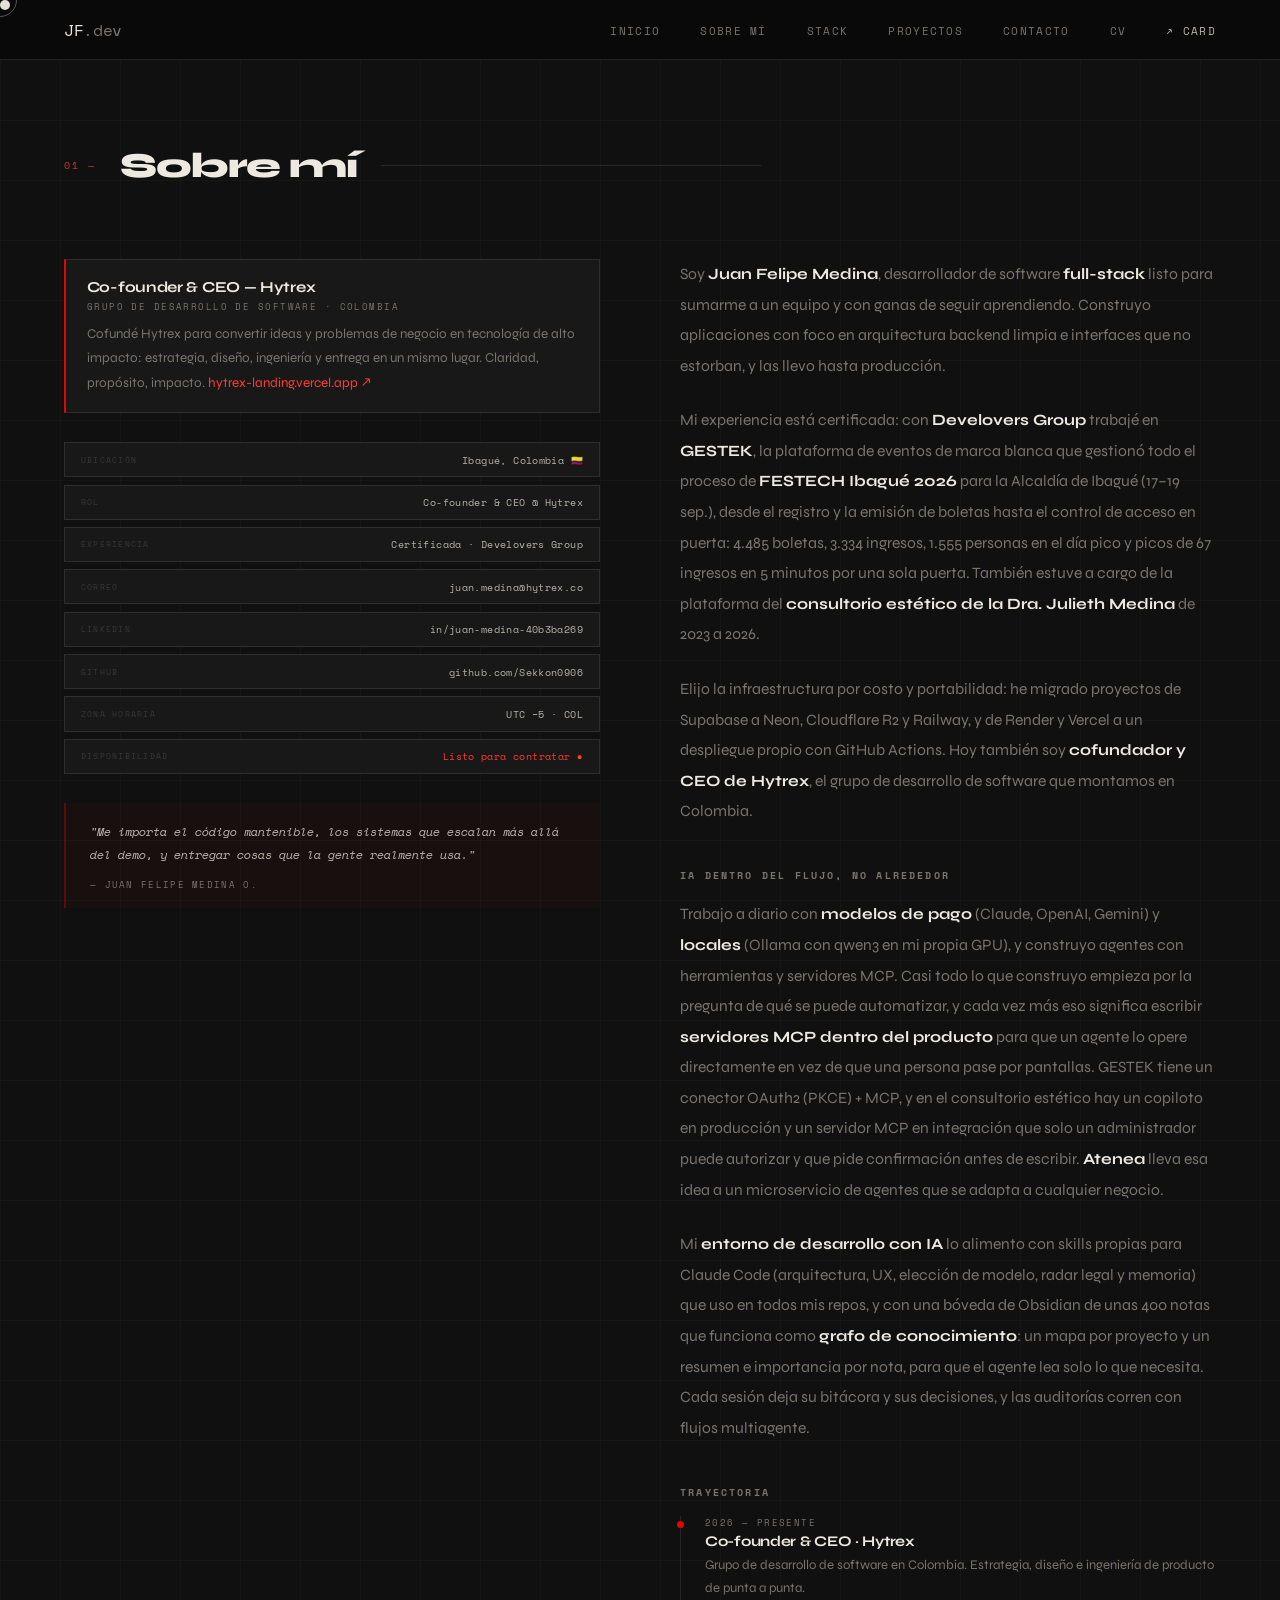
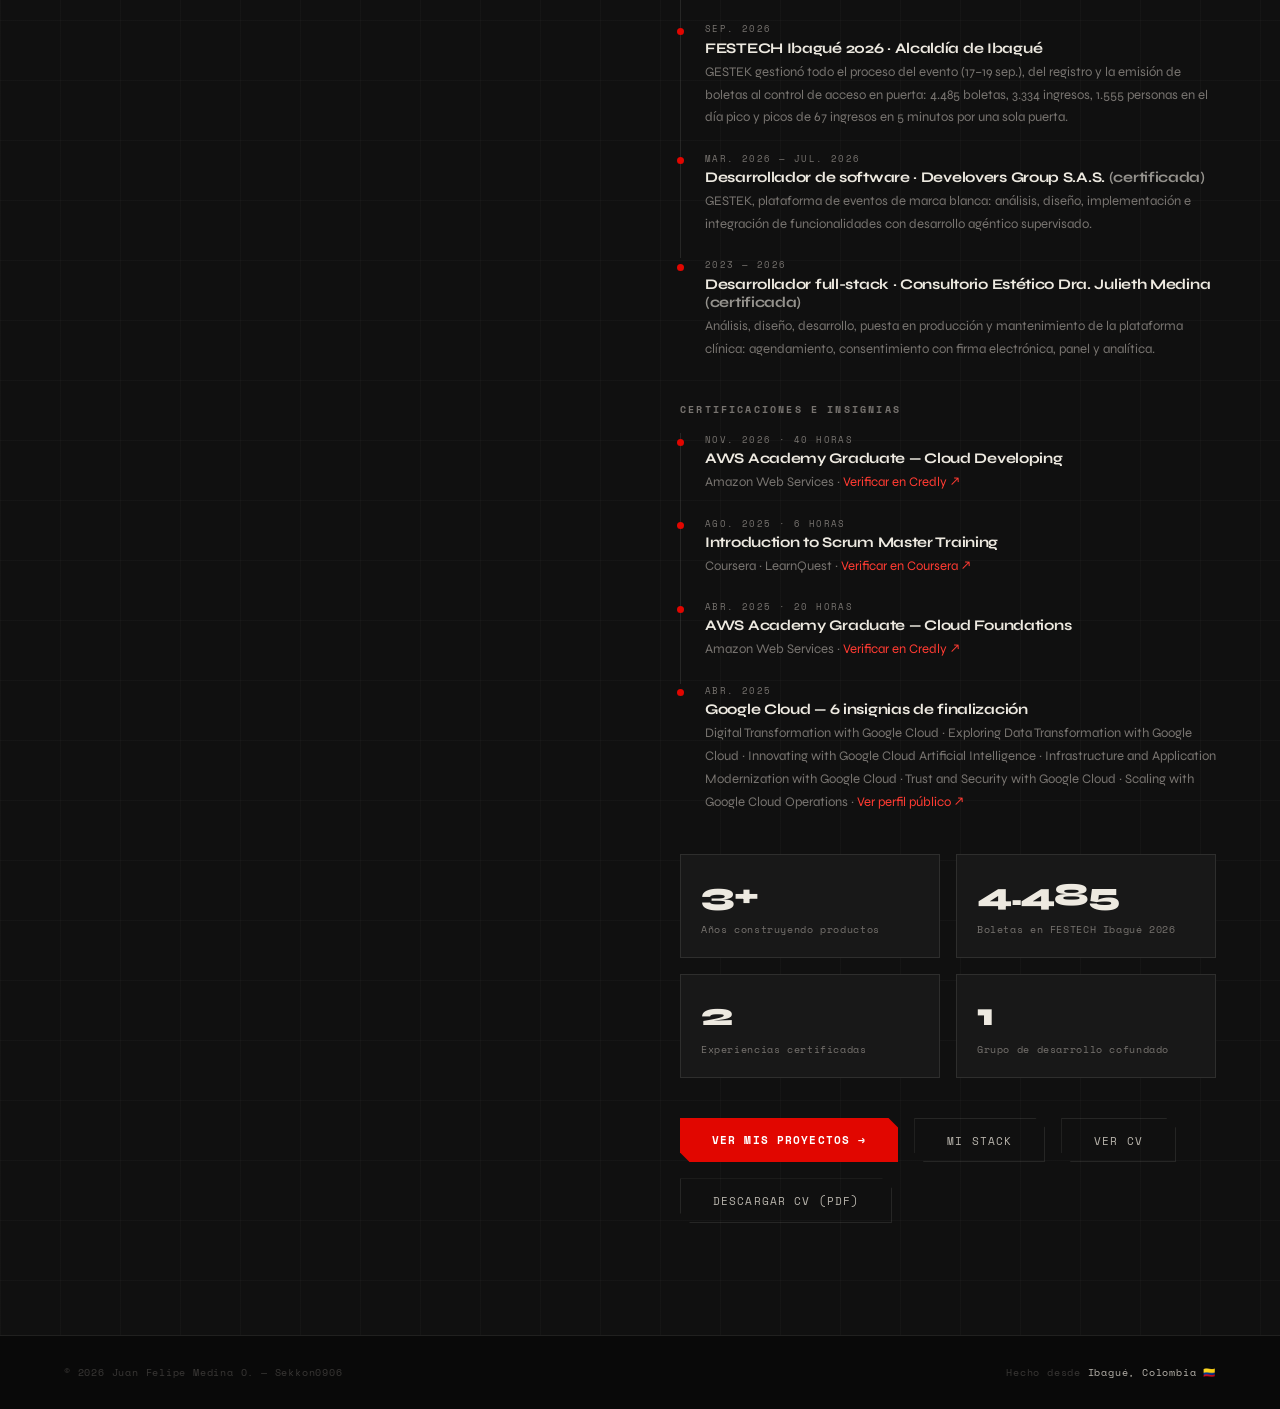
==== commit ebf8a41e: "Portafolio al día con el CV: experiencia y proyectos separados, FESTECH, Atenea y MeDinero, entorno " ====
--- a/about.html
+++ b/about.html
@@ -110,9 +110,11 @@
              aprendiendo. Construyo aplicaciones con foco en arquitectura backend limpia e
              interfaces que no estorban, y las llevo hasta producción.</p>
           <p>Mi experiencia está certificada: con <strong>Develovers Group</strong> trabajé en
-             <strong>GESTEK</strong>, la plataforma de eventos de marca blanca con la que se operó
-             <strong>FESTECH Ibagué 2026</strong> para la Alcaldía de Ibagué (4.485 boletas y 3.334
-             asistentes con control de acceso en tres días), y estuve a cargo de la plataforma del
+             <strong>GESTEK</strong>, la plataforma de eventos de marca blanca que gestionó todo el
+             proceso de <strong>FESTECH Ibagué 2026</strong> para la Alcaldía de Ibagué (17–19 sep.),
+             desde el registro y la emisión de boletas hasta el control de acceso en puerta: 4.485
+             boletas, 3.334 ingresos, 1.555 personas en el día pico y picos de 67 ingresos en 5
+             minutos por una sola puerta. También estuve a cargo de la plataforma del
              <strong>consultorio estético de la Dra. Julieth Medina</strong> de 2023 a 2026.</p>
           <p>Elijo la infraestructura por costo y portabilidad: he migrado proyectos de Supabase a
              Neon, Cloudflare R2 y Railway, y de Render y Vercel a un despliegue propio con GitHub
@@ -124,13 +126,22 @@
           IA dentro del flujo, no alrededor
         </h3>
         <div class="about-text">
-          <p>Casi todo lo que construyo empieza por la pregunta de qué se puede automatizar, y cada
-             vez más eso significa escribir <strong>servidores MCP dentro del producto</strong> para
-             que un agente lo opere directamente en vez de que una persona pase por pantallas.
-             GESTEK tiene un conector OAuth2 (PKCE) + MCP, y en el consultorio estético hay un
-             copiloto en producción y un servidor MCP en integración que solo un administrador
-             puede autorizar y que pide confirmación antes de escribir. <strong>Ardy-IA</strong> es un tutor de idiomas sobre
-             Groq con RAG y memoria de conversación.</p>
+          <p>Trabajo a diario con <strong>modelos de pago</strong> (Claude, OpenAI, Gemini) y
+             <strong>locales</strong> (Ollama con qwen3 en mi propia GPU), y construyo agentes con
+             herramientas y servidores MCP. Casi todo lo que construyo empieza por la pregunta de qué
+             se puede automatizar, y cada vez más eso significa escribir <strong>servidores MCP
+             dentro del producto</strong> para que un agente lo opere directamente en vez de que una
+             persona pase por pantallas. GESTEK tiene un conector OAuth2 (PKCE) + MCP, y en el
+             consultorio estético hay un copiloto en producción y un servidor MCP en integración que
+             solo un administrador puede autorizar y que pide confirmación antes de escribir.
+             <strong>Atenea</strong> lleva esa idea a un microservicio de agentes que se adapta a
+             cualquier negocio.</p>
+          <p>Mi <strong>entorno de desarrollo con IA</strong> lo alimento con skills propias para
+             Claude Code (arquitectura, UX, elección de modelo, radar legal y memoria) que uso en
+             todos mis repos, y con una bóveda de Obsidian de unas 400 notas que funciona como
+             <strong>grafo de conocimiento</strong>: un mapa por proyecto y un resumen e importancia
+             por nota, para que el agente lea solo lo que necesita. Cada sesión deja su bitácora y
+             sus decisiones, y las auditorías corren con flujos multiagente.</p>
         </div>
 
         <h3 style="font-family:var(--mono);font-size:.62rem;color:var(--gray);letter-spacing:.22em;text-transform:uppercase;margin:2.6rem 0 1rem;">
@@ -145,7 +156,7 @@
           <div class="tl-item">
             <span class="tl-date">Sep. 2026</span>
             <div class="tl-title">FESTECH Ibagué 2026 · Alcaldía de Ibagué</div>
-            <p class="tl-desc">GESTEK operó el registro y el control de acceso del evento: 4.485 boletas, 3.334 ingresos en tres días y picos de 67 ingresos en 5 minutos por una sola puerta.</p>
+            <p class="tl-desc">GESTEK gestionó todo el proceso del evento (17–19 sep.), del registro y la emisión de boletas al control de acceso en puerta: 4.485 boletas, 3.334 ingresos, 1.555 personas en el día pico y picos de 67 ingresos en 5 minutos por una sola puerta.</p>
           </div>
           <div class="tl-item">
             <span class="tl-date">Mar. 2026 — Jul. 2026</span>
@@ -159,10 +170,36 @@
           </div>
         </div>
 
+        <h3 id="certificaciones" style="font-family:var(--mono);font-size:.62rem;color:var(--gray);letter-spacing:.22em;text-transform:uppercase;margin:2.6rem 0 1rem;">
+          Certificaciones e insignias
+        </h3>
+        <div class="timeline">
+          <div class="tl-item">
+            <span class="tl-date">Nov. 2026 · 40 horas</span>
+            <div class="tl-title">AWS Academy Graduate — Cloud Developing</div>
+            <p class="tl-desc">Amazon Web Services · <a href="https://www.credly.com/go/V1s0sIQN" target="_blank" rel="noopener" style="color:var(--accent-soft);text-decoration:none;">Verificar en Credly ↗</a></p>
+          </div>
+          <div class="tl-item">
+            <span class="tl-date">Ago. 2025 · 6 horas</span>
+            <div class="tl-title">Introduction to Scrum Master Training</div>
+            <p class="tl-desc">Coursera · LearnQuest · <a href="https://coursera.org/verify/EB0KJ675QA3E" target="_blank" rel="noopener" style="color:var(--accent-soft);text-decoration:none;">Verificar en Coursera ↗</a></p>
+          </div>
+          <div class="tl-item">
+            <span class="tl-date">Abr. 2025 · 20 horas</span>
+            <div class="tl-title">AWS Academy Graduate — Cloud Foundations</div>
+            <p class="tl-desc">Amazon Web Services · <a href="https://www.credly.com/go/rGBo51yY" target="_blank" rel="noopener" style="color:var(--accent-soft);text-decoration:none;">Verificar en Credly ↗</a></p>
+          </div>
+          <div class="tl-item">
+            <span class="tl-date">Abr. 2025</span>
+            <div class="tl-title">Google Cloud — 6 insignias de finalización</div>
+            <p class="tl-desc">Digital Transformation with Google Cloud · Exploring Data Transformation with Google Cloud · Innovating with Google Cloud Artificial Intelligence · Infrastructure and Application Modernization with Google Cloud · Trust and Security with Google Cloud · Scaling with Google Cloud Operations · <a href="https://www.skills.google/public_profiles/ca1e6001-8392-4f69-8495-a233333f2fcd" target="_blank" rel="noopener" style="color:var(--accent-soft);text-decoration:none;">Ver perfil público ↗</a></p>
+          </div>
+        </div>
+
         <div class="stat-grid">
-          <div class="stat-card"><span class="stat-num">13</span><span class="stat-label">Proyectos documentados</span></div>
-          <div class="stat-card"><span class="stat-num">6</span><span class="stat-label">Sistemas en producción</span></div>
-          <div class="stat-card"><span class="stat-num">3.334</span><span class="stat-label">Asistentes en FESTECH 2026</span></div>
+          <div class="stat-card"><span class="stat-num">3+</span><span class="stat-label">Años construyendo productos</span></div>
+          <div class="stat-card"><span class="stat-num">4.485</span><span class="stat-label">Boletas en FESTECH Ibagué 2026</span></div>
+          <div class="stat-card"><span class="stat-num">2</span><span class="stat-label">Experiencias certificadas</span></div>
           <div class="stat-card"><span class="stat-num">1</span><span class="stat-label">Grupo de desarrollo cofundado</span></div>
         </div>
         <div style="margin-top:2.5rem; display:flex; gap:1rem; flex-wrap:wrap;">
